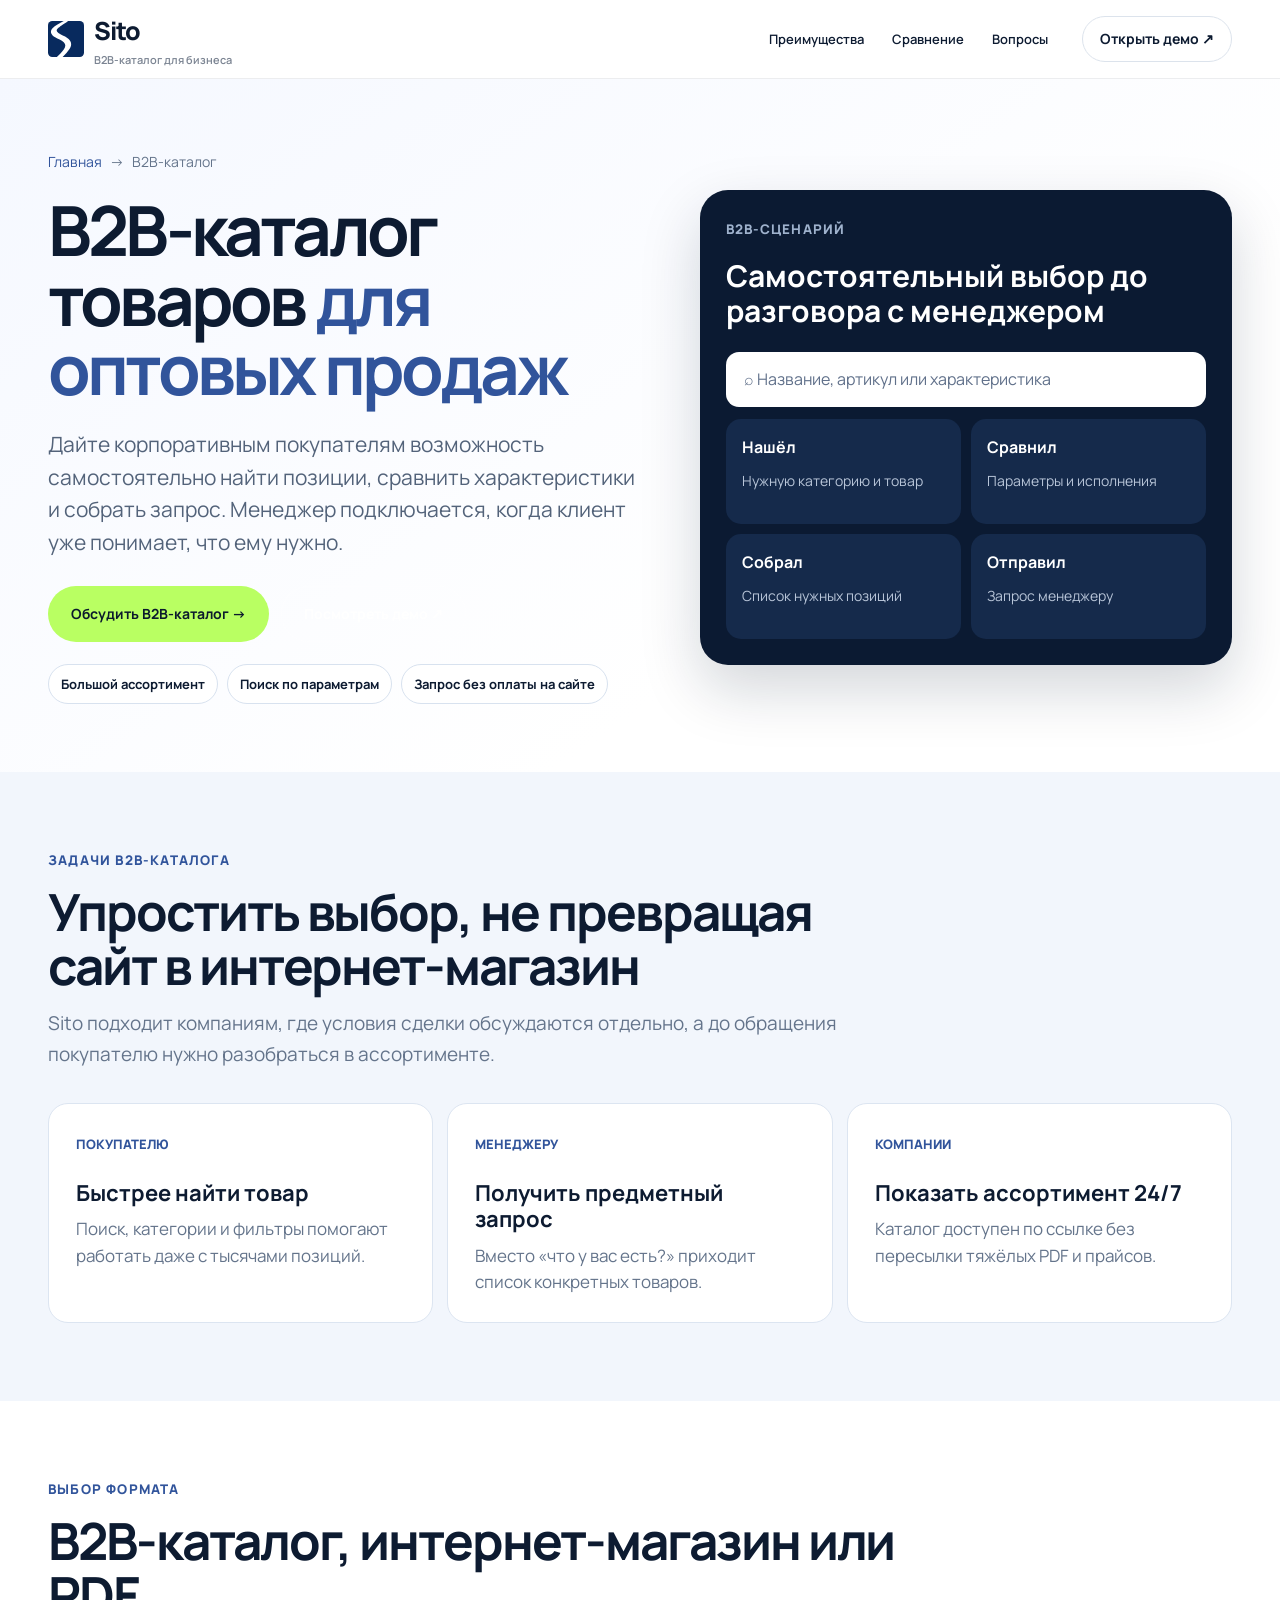
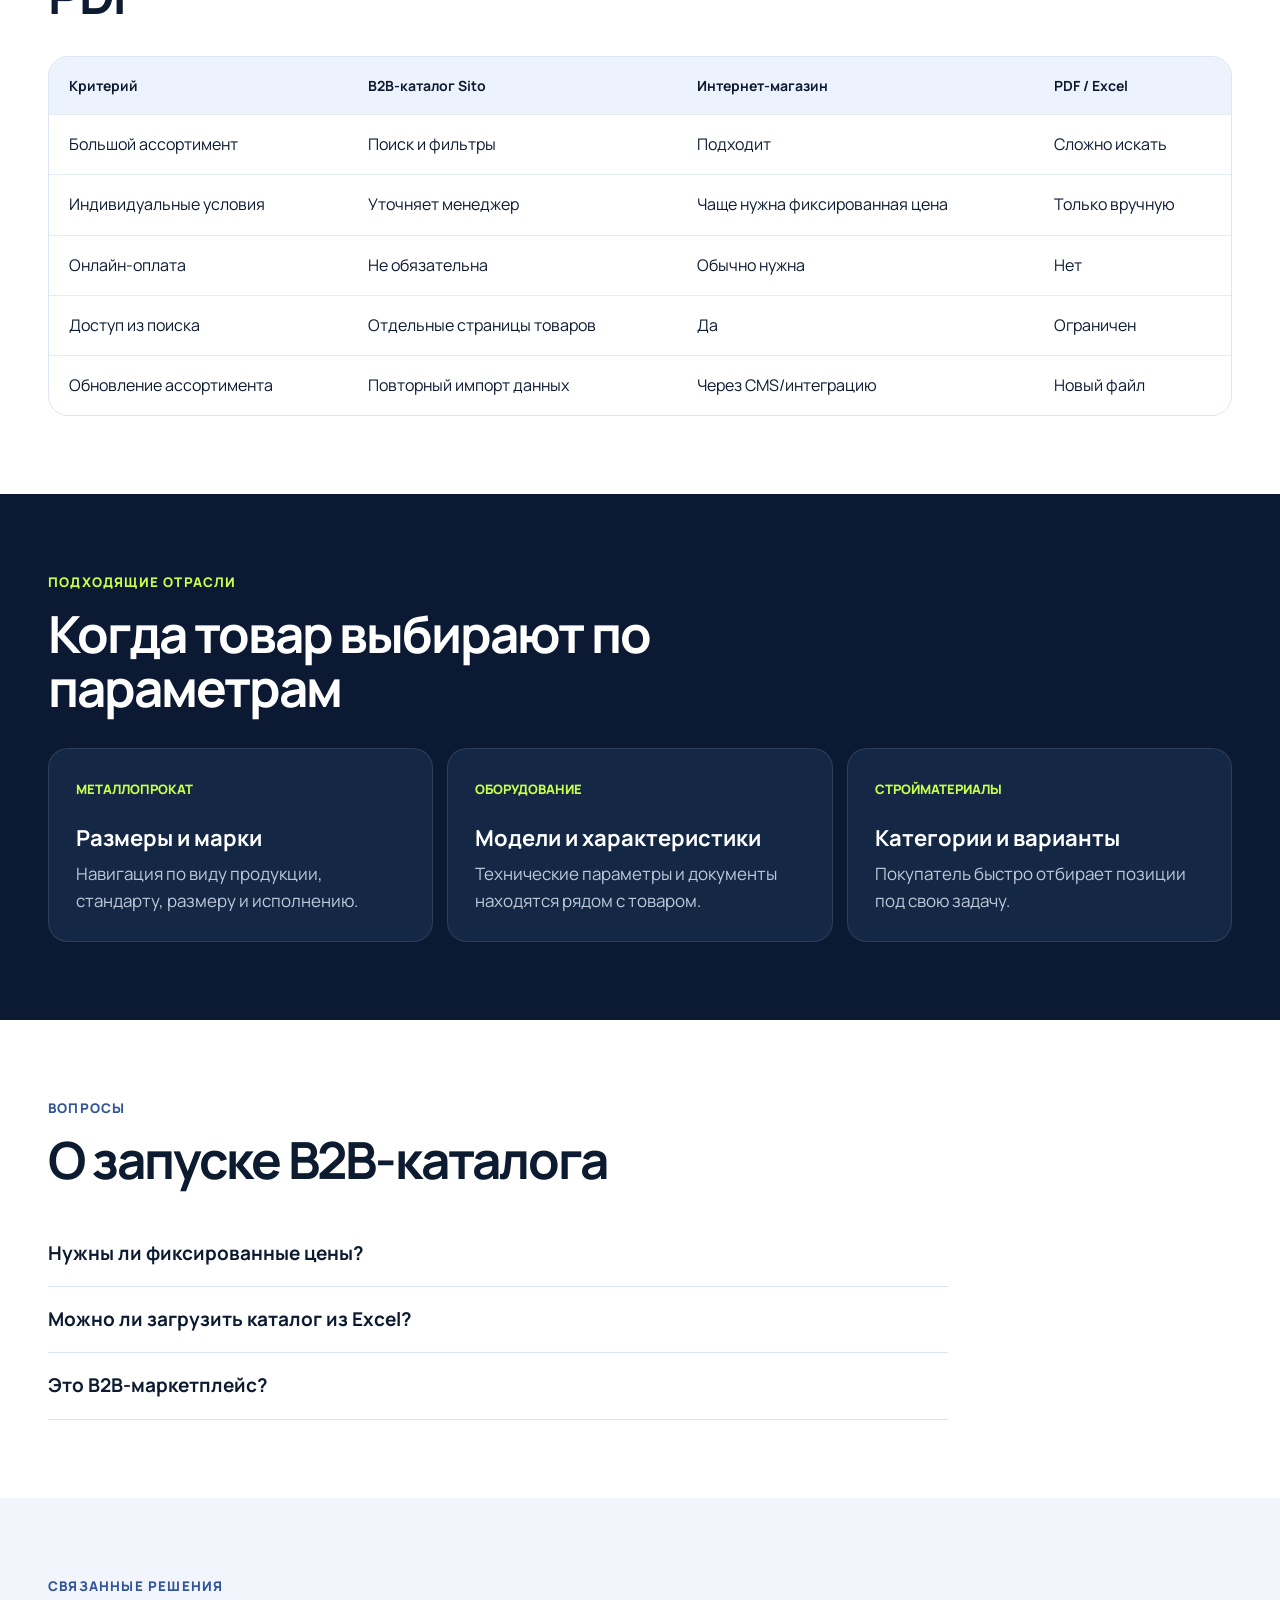
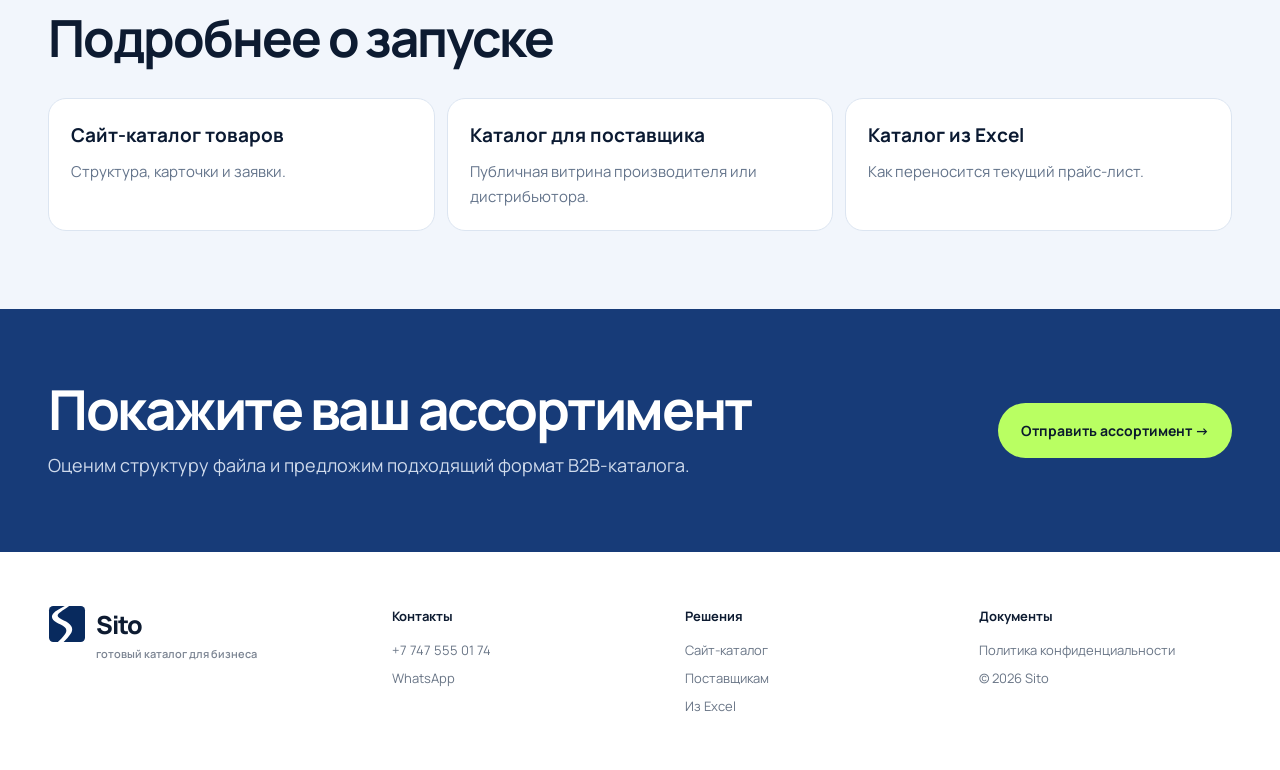
==== b2b-katalog/index.html @ e438cbaf "Добавить SEO-страницы под коммерческие запросы" ====
<!doctype html><html lang="ru"><head><meta charset="utf-8"><meta name="viewport" content="width=device-width,initial-scale=1"><title>B2B-каталог товаров для оптовой компании — Sito</title><meta name="description" content="B2B-каталог для поставщиков и оптовых компаний: большой ассортимент, поиск, фильтры, характеристики и заявки менеджеру. Запуск из Excel или CSV."><meta name="robots" content="index,follow,max-image-preview:large"><link rel="canonical" href="https://sito.kz/b2b-katalog/"><link rel="icon" href="../assets/sito-logo-icon.svg" type="image/svg+xml"><meta property="og:type" content="website"><meta property="og:locale" content="ru_KZ"><meta property="og:site_name" content="Sito"><meta property="og:title" content="B2B-каталог товаров для оптовой компании"><meta property="og:description" content="Покупатель сам находит товары и отправляет конкретную заявку менеджеру."><meta property="og:url" content="https://sito.kz/b2b-katalog/"><meta property="og:image" content="https://sito.kz/assets/catalog.webp"><meta name="twitter:card" content="summary_large_image"><meta name="twitter:image" content="https://sito.kz/assets/catalog.webp"><link rel="preconnect" href="https://fonts.googleapis.com"><link rel="preconnect" href="https://fonts.gstatic.com" crossorigin><link href="https://fonts.googleapis.com/css2?family=Manrope:wght@400;500;600;700;800&display=swap" rel="stylesheet"><link rel="stylesheet" href="../styles-v2.css"><link rel="stylesheet" href="../seo-pages.css"><script src="../script-v2.js" defer></script><script type="application/ld+json">{"@context":"https://schema.org","@type":"Service","name":"B2B-каталог товаров Sito","url":"https://sito.kz/b2b-katalog/","provider":{"@type":"Organization","name":"Sito","url":"https://sito.kz/"},"areaServed":"Казахстан","description":"Онлайн B2B-каталог для компаний с большим и сложным ассортиментом."}</script></head><body>
<a class="skip" href="#main">К содержимому</a><header class="site-header"><div class="shell header-inner"><a class="brand" href="../"><img src="../assets/sito-logo-icon.svg" alt=""><span>Sito<small>B2B-каталог для бизнеса</small></span></a><nav><a href="#benefits">Преимущества</a><a href="#compare">Сравнение</a><a href="#faq">Вопросы</a></nav><a class="btn btn-small btn-light" href="https://sito.kz/demo/">Открыть демо ↗</a></div></header><main id="main">
<section class="seo-hero"><div class="shell seo-hero-grid"><div><div class="breadcrumbs"><a href="../">Главная</a><span>→</span><span>B2B-каталог</span></div><h1>B2B-каталог товаров <span>для оптовых продаж</span></h1><p class="seo-lead">Дайте корпоративным покупателям возможность самостоятельно найти позиции, сравнить характеристики и собрать запрос. Менеджер подключается, когда клиент уже понимает, что ему нужно.</p><div class="seo-actions"><a class="btn btn-accent wa" data-message="Здравствуйте! Нужен B2B-каталог для нашей компании. Хочу обсудить ассортимент." href="#">Обсудить B2B-каталог →</a><a class="btn btn-ghost" href="https://sito.kz/demo/">Посмотреть демо ↗</a></div><div class="seo-proof"><span>Большой ассортимент</span><span>Поиск по параметрам</span><span>Запрос без оплаты на сайте</span></div></div><aside class="seo-preview"><small>B2B-СЦЕНАРИЙ</small><h2>Самостоятельный выбор до разговора с менеджером</h2><div class="preview-search">⌕ Название, артикул или характеристика</div><div class="preview-grid"><div><b>Нашёл</b><span>Нужную категорию и товар</span></div><div><b>Сравнил</b><span>Параметры и исполнения</span></div><div><b>Собрал</b><span>Список нужных позиций</span></div><div><b>Отправил</b><span>Запрос менеджеру</span></div></div></aside></div></section>
<section class="seo-section alt" id="benefits"><div class="shell"><div class="seo-heading"><small>Задачи B2B-каталога</small><h2>Упростить выбор, не превращая сайт в интернет-магазин</h2><p>Sito подходит компаниям, где условия сделки обсуждаются отдельно, а до обращения покупателю нужно разобраться в ассортименте.</p></div><div class="seo-cards"><article class="seo-card"><em>ПОКУПАТЕЛЮ</em><h3>Быстрее найти товар</h3><p>Поиск, категории и фильтры помогают работать даже с тысячами позиций.</p></article><article class="seo-card"><em>МЕНЕДЖЕРУ</em><h3>Получить предметный запрос</h3><p>Вместо «что у вас есть?» приходит список конкретных товаров.</p></article><article class="seo-card"><em>КОМПАНИИ</em><h3>Показать ассортимент 24/7</h3><p>Каталог доступен по ссылке без пересылки тяжёлых PDF и прайсов.</p></article></div></div></section>
<section class="seo-section" id="compare"><div class="shell"><div class="seo-heading"><small>Выбор формата</small><h2>B2B-каталог, интернет-магазин или PDF</h2></div><div class="seo-table"><table><thead><tr><th>Критерий</th><th>B2B-каталог Sito</th><th>Интернет-магазин</th><th>PDF / Excel</th></tr></thead><tbody><tr><td>Большой ассортимент</td><td>Поиск и фильтры</td><td>Подходит</td><td>Сложно искать</td></tr><tr><td>Индивидуальные условия</td><td>Уточняет менеджер</td><td>Чаще нужна фиксированная цена</td><td>Только вручную</td></tr><tr><td>Онлайн-оплата</td><td>Не обязательна</td><td>Обычно нужна</td><td>Нет</td></tr><tr><td>Доступ из поиска</td><td>Отдельные страницы товаров</td><td>Да</td><td>Ограничен</td></tr><tr><td>Обновление ассортимента</td><td>Повторный импорт данных</td><td>Через CMS/интеграцию</td><td>Новый файл</td></tr></tbody></table></div></div></section>
<section class="seo-section dark"><div class="shell"><div class="seo-heading"><small>Подходящие отрасли</small><h2>Когда товар выбирают по параметрам</h2></div><div class="seo-cards"><article class="seo-card"><em>МЕТАЛЛОПРОКАТ</em><h3>Размеры и марки</h3><p>Навигация по виду продукции, стандарту, размеру и исполнению.</p></article><article class="seo-card"><em>ОБОРУДОВАНИЕ</em><h3>Модели и характеристики</h3><p>Технические параметры и документы находятся рядом с товаром.</p></article><article class="seo-card"><em>СТРОЙМАТЕРИАЛЫ</em><h3>Категории и варианты</h3><p>Покупатель быстро отбирает позиции под свою задачу.</p></article></div></div></section>
<section class="seo-section" id="faq"><div class="shell"><div class="seo-heading"><small>Вопросы</small><h2>О запуске B2B-каталога</h2></div><div class="seo-faq"><details><summary>Нужны ли фиксированные цены?</summary><p>Нет. Цены можно показывать или оставлять на уточнение менеджеру — в зависимости от вашей модели продаж.</p></details><details><summary>Можно ли загрузить каталог из Excel?</summary><p>Да. Excel или CSV используется как исходный источник товаров, категорий и характеристик.</p></details><details><summary>Это B2B-маркетплейс?</summary><p>Нет. Это каталог вашей компании, вашего ассортимента и бренда. Покупатель обращается напрямую к вам.</p></details></div></div></section>
<section class="seo-section alt"><div class="shell"><div class="seo-heading"><small>Связанные решения</small><h2>Подробнее о запуске</h2></div><div class="seo-related"><a href="../sait-katalog-tovarov/"><b>Сайт-каталог товаров</b><span>Структура, карточки и заявки.</span></a><a href="../katalog-dlya-postavshchika/"><b>Каталог для поставщика</b><span>Публичная витрина производителя или дистрибьютора.</span></a><a href="../katalog-iz-excel/"><b>Каталог из Excel</b><span>Как переносится текущий прайс-лист.</span></a></div></div></section>
<section class="seo-cta"><div class="shell seo-cta-grid"><div><h2>Покажите ваш ассортимент</h2><p>Оценим структуру файла и предложим подходящий формат B2B-каталога.</p></div><a class="btn btn-accent wa" data-message="Здравствуйте! Хочу оценить B2B-каталог для нашей компании. Могу отправить ассортимент." href="#">Отправить ассортимент →</a></div></section></main><footer><div class="shell footer-grid"><div class="brand foot-brand"><img src="../assets/sito-logo-icon.svg" alt=""><span>Sito<small>готовый каталог для бизнеса</small></span></div><div><b>Контакты</b><a href="tel:+77475550174">+7 747 555 01 74</a><a href="https://wa.me/77475550174">WhatsApp</a></div><div class="seo-footer-links"><b>Решения</b><a href="../sait-katalog-tovarov/">Сайт-каталог</a><a href="../katalog-dlya-postavshchika/">Поставщикам</a><a href="../katalog-iz-excel/">Из Excel</a></div><div><b>Документы</b><a href="../privacy.html">Политика конфиденциальности</a><span>© 2026 Sito</span></div></div></footer></body></html>
---- styles-v2.css ----
:root{--navy:#07152c;--blue:#173c8f;--electric:#4e6cff;--ice:#eef3fb;--paper:#f7f8fb;--ink:#0d1b31;--muted:#667085;--line:#dbe2ec;--accent:#b9ff62;--white:#fff}*{box-sizing:border-box}html{scroll-behavior:smooth;scroll-padding-top:92px}body{margin:0;font-family:Manrope,Arial,sans-serif;color:var(--ink);background:#fff;font-size:16px;line-height:1.55}a{color:inherit;text-decoration:none}img,video{display:block;max-width:100%}button,a,summary{-webkit-tap-highlight-color:transparent}.shell{width:min(1440px,calc(100% - 96px));margin:auto}.skip{position:fixed;top:-100px;left:12px;background:#fff;padding:10px;z-index:100}.skip:focus{top:12px}.site-header{position:sticky;top:0;z-index:30;background:rgba(255,255,255,.86);backdrop-filter:blur(18px);border-bottom:1px solid rgba(13,27,49,.08)}.header-inner{height:78px;display:flex;align-items:center;gap:34px}.brand{display:flex;align-items:center;gap:10px;font-weight:800;font-size:25px;letter-spacing:-.04em}.brand img{width:36px;height:36px}.brand small{display:block;font-size:10px;font-weight:600;color:#7b8492;letter-spacing:0}.header-inner nav{display:flex;gap:28px;margin-left:auto;font-size:13px;font-weight:600}.header-inner nav a:hover{opacity:.55}.btn{display:inline-flex;align-items:center;justify-content:center;gap:18px;border-radius:999px;padding:16px 22px;font-weight:700;font-size:14px;border:1px solid transparent;transition:transform .2s,box-shadow .2s,background .2s}.btn:hover{transform:translateY(-2px);box-shadow:0 12px 30px rgba(7,21,44,.14)}.btn-small{padding:11px 17px}.btn-light{background:#fff;border-color:#dce3ec}.btn-dark{background:var(--navy);color:#fff}.btn-accent{background:var(--accent);color:#0b1a2d}.btn-outline{border-color:#cbd5e1}.text-link{font-size:14px;font-weight:700;text-decoration:underline;text-underline-offset:5px}.hero{position:relative;overflow:hidden;background:radial-gradient(circle at 78% 22%,#2248a8 0,#0b2251 25%,#07152c 58%);color:#fff;padding:72px 0 34px}.hero:before{content:"SITO";position:absolute;left:-1vw;top:-8vw;font-size:34vw;line-height:1;font-weight:800;letter-spacing:-.09em;color:rgba(255,255,255,.025);pointer-events:none}.eyebrow,.section-index{font-size:11px;font-weight:800;letter-spacing:.13em;text-transform:uppercase;color:#63728a;margin-bottom:30px}.hero .eyebrow,.section-index.light{color:#91a4c6}.hero-grid{display:grid;grid-template-columns:.82fr 1.18fr;gap:56px;align-items:center}.hero-copy{position:relative;z-index:2}.hero h1,.section h2,.manager-band h2,.final h2{font-size:clamp(44px,5.2vw,78px);line-height:1.02;letter-spacing:-.055em;margin:0 0 28px;font-weight:600}.hero h1 span{color:#9bb2e9}.hero-lead{max-width:620px;color:#c4d0e4;font-size:19px;margin-bottom:32px}.hero-actions{display:flex;align-items:center;gap:26px}.hero .text-link{color:#dfe7f6}.mockup{position:relative;background:#eaf0f8;border:1px solid rgba(255,255,255,.35);border-radius:20px;box-shadow:0 30px 80px rgba(2,10,25,.25);overflow:hidden}.browser-bar{height:43px;display:flex;align-items:center;gap:7px;padding:0 15px;background:rgba(255,255,255,.94);color:#7b8492;font-size:11px}.browser-bar i{width:8px;height:8px;border-radius:50%;background:#cbd4df}.browser-bar span{margin-left:10px;padding:6px 13px;background:#f1f4f8;border-radius:999px;min-width:180px}.screen{background:#fff;overflow:hidden}.screen img,.screen video{width:100%;height:auto}.hero-visual{transform:perspective(1200px) rotateY(-4deg) rotateX(1deg);overflow:visible}.hero-visual .screen,.hero-visual .browser-bar{overflow:hidden}.hero-visual .browser-bar{border-radius:20px 20px 0 0}.hero-visual .screen{border-radius:0 0 20px 20px}.float-card{position:absolute;background:#fff;color:var(--ink);border-radius:14px;padding:13px 16px;box-shadow:0 18px 50px rgba(3,11,28,.22);font-size:11px;min-width:155px}.float-card b,.float-card span{display:block}.float-card span{color:#758197;margin-top:3px}.float-a{left:-38px;top:26%}.float-b{right:-30px;bottom:13%}.hero-proof{position:relative;display:flex;gap:18px 40px;flex-wrap:wrap;border-top:1px solid rgba(255,255,255,.15);margin-top:62px;padding-top:22px;color:#c9d5e8;font-size:13px}.hero-proof span:before{content:"✓";color:var(--accent);margin-right:8px}.fine{font-size:11px;color:#7185a7;margin:12px 0 0}.section{padding:108px 0}.title-row{display:grid;grid-template-columns:1.15fr .65fr;gap:80px;align-items:end;margin-bottom:56px}.title-row h2{font-size:clamp(38px,4.3vw,66px);margin-bottom:0}.title-row h2 span,.fit h2 span{color:#8993a2}.title-row>p{color:var(--muted);font-size:17px;margin:0 0 5px}.current{background:var(--paper)}.current-grid{display:grid;grid-template-columns:.8fr 1.2fr;gap:60px;align-items:center}.flow-list{border-top:1px solid var(--line)}.flow-list>div{display:grid;grid-template-columns:42px 1fr;gap:18px;padding:20px 0;border-bottom:1px solid var(--line);font-size:17px}.flow-list b{font-size:11px;color:#8793a5}.soft-frame{background:#edf1f6;border-radius:28px;padding:28px;overflow:hidden}.soft-frame img{width:100%;border-radius:16px}.contrast{background:#fff}.journey{display:grid;grid-template-columns:repeat(4,1fr);border:1px solid var(--line);border-radius:22px;overflow:hidden;margin-bottom:44px}.journey article{padding:28px;min-height:220px;border-right:1px solid var(--line)}.journey article:last-child{border-right:0}.journey em{font-style:normal;font-size:11px;color:#778397}.journey h3{font-size:26px;margin:35px 0 10px;letter-spacing:-.04em}.journey p{color:var(--muted);font-size:14px;margin:0}.wide-mockup{max-width:1240px;margin:auto}.wide-mockup .screen{max-height:660px;overflow:hidden}.center-action{text-align:center;margin-top:30px}.manager-band{padding:100px 0;background:linear-gradient(135deg,#07152c,#102a5f);color:#fff;overflow:hidden}.manager-grid{display:grid;grid-template-columns:.78fr 1.22fr;gap:70px;align-items:center}.manager-band h2{font-size:clamp(42px,4.5vw,68px)}.manager-band p{color:#c3cee0;max-width:590px;font-size:17px}.quote{border-left:2px solid var(--accent);padding:12px 0 12px 18px;margin-top:30px;color:#fff;font-weight:600}.dark-mock{transform:rotate(1deg)}.research{padding:72px 0;background:#b9ff62}.research-grid{display:grid;grid-template-columns:.6fr 1.4fr;gap:80px;align-items:center}.research strong{font-size:clamp(100px,13vw,190px);letter-spacing:-.08em;line-height:.8}.research sup{font-size:.35em}.research h3{font-size:28px;max-width:760px;line-height:1.2;margin:0 0 14px}.research p{max-width:720px}.research a{text-decoration:underline;text-underline-offset:4px;font-size:12px}.company{background:#fff}.import-cards{display:grid;grid-template-columns:1fr 54px 1fr 54px 1fr;align-items:center}.import-cards article{border:1px solid var(--line);border-radius:22px;padding:28px;min-height:260px}.import-cards small{font-size:10px;color:#758197;font-weight:800}.file-icon,.mini-window{display:flex;align-items:center;justify-content:center;width:72px;height:72px;border-radius:16px;background:#eef2f7;margin:32px 0 20px;font-weight:800}.mini-window{width:120px;font-size:13px}.import-cards article>img{width:72px;height:72px;margin:32px 0 20px}.import-cards h3{font-size:27px;margin:0 0 8px}.import-cards p{color:var(--muted);margin:0}.import-cards .accent-card{background:var(--navy);color:#fff;border-color:var(--navy);transform:scale(1.035)}.import-cards .accent-card p{color:#b8c5d8}.arrow{text-align:center;font-size:27px;color:#8490a2}.big-note{text-align:center;font-size:22px;margin:45px 0 0;font-weight:600}.product-show{background:#eef3fb;overflow:hidden}.show-grid{display:grid;grid-template-columns:1.2fr .8fr;gap:28px;align-items:start}.phoneish{margin-top:90px}.metric-grid{display:grid;grid-template-columns:repeat(3,1fr);gap:18px}.metric-grid article{background:#f6f8fb;border:1px solid #e3e8ef;border-radius:20px;padding:30px}.metric-grid span{display:flex;width:44px;height:44px;border-radius:50%;background:#e6edff;align-items:center;justify-content:center;color:#254db0;font-size:22px}.metric-grid h3{font-size:25px;margin:35px 0 8px}.metric-grid p{color:var(--muted);margin:0}.fit{background:#07152c;color:#fff}.fit-grid{display:grid;grid-template-columns:.8fr 1.2fr;gap:100px}.fit h2{font-size:clamp(40px,4.2vw,64px);margin:0}.fit-list{border-top:1px solid #2a3c58}.fit-list>div{display:grid;grid-template-columns:45px 1fr;border-bottom:1px solid #2a3c58;padding:23px 0}.fit-list b{font-size:11px;color:#8da2c5}.fit-list p{font-size:20px;margin:0;color:#d8e1ef}.pricing{background:#f7f8fb}.price-grid{display:grid;grid-template-columns:1fr 1fr;gap:24px}.price-grid article{background:#fff;border:1px solid var(--line);border-radius:24px;padding:38px}.price-grid .pilot{background:linear-gradient(145deg,#0a1c39,#173c8f);color:#fff;border:0}.price-grid small{font-size:10px;font-weight:800;letter-spacing:.1em}.price-grid h3{font-size:28px;max-width:520px;margin:22px 0 34px}.price{display:flex;justify-content:space-between;align-items:baseline;border-top:1px solid #dce2ea;padding:18px 0}.pilot .price{border-color:#365486}.price b{font-size:34px;letter-spacing:-.04em}.price span{font-size:13px;color:#7a8494}.pilot .price span,.pilot>p{color:#b8c6dd}.price-grid article>p{color:var(--muted);min-height:52px}.price-grid .btn{width:100%;margin-top:12px}.faq-grid{display:grid;grid-template-columns:.7fr 1.3fr;gap:100px}.faq h2{font-size:48px;margin:0}.accordions{border-top:1px solid var(--line)}details{border-bottom:1px solid var(--line);padding:22px 0}summary{display:flex;justify-content:space-between;align-items:center;gap:20px;cursor:pointer;list-style:none;font-size:17px;font-weight:600}summary::-webkit-details-marker{display:none}summary span{font-size:24px;color:#7a879a;transition:transform .2s}details[open] summary span{transform:rotate(45deg)}details p{color:var(--muted);max-width:720px;margin:14px 40px 0 0}.final{padding:105px 0;background:#0a1b38;color:#fff}.final-grid{display:grid;grid-template-columns:1.25fr .75fr;gap:70px;align-items:end}.final h2{font-size:clamp(46px,5vw,76px)}.final h2 span{color:#a9bae0}.final p{color:#bdc9dc;max-width:620px;font-size:17px}.final-card{background:#fff;color:var(--ink);border-radius:24px;padding:32px}.final-card span{font-size:11px;color:#7d8797}.final-card h3{font-size:31px;margin:24px 0 8px}.final-card p{color:var(--muted);font-size:14px}.final-card a{font-weight:800;text-decoration:underline;text-underline-offset:5px}footer{background:#fff;padding:54px 0}.footer-grid{display:grid;grid-template-columns:1.2fr repeat(3,1fr);gap:40px}.footer-grid>div:not(.brand){display:flex;flex-direction:column;gap:8px;font-size:13px;color:#697586}.footer-grid b{color:var(--ink);margin-bottom:6px}.foot-brand{align-items:flex-start;height:max-content}.foot-brand img{width:38px}.reveal-up{animation:rise .8s ease both}@keyframes rise{from{opacity:0;transform:translateY(18px) perspective(1200px) rotateY(-4deg)}to{opacity:1;transform:translateY(0) perspective(1200px) rotateY(-4deg)}}@media(max-width:1000px){.shell{width:calc(100% - 48px)}.hero-grid,.title-row,.manager-grid,.current-grid,.fit-grid,.faq-grid,.final-grid{grid-template-columns:1fr}.hero-grid{gap:46px}.hero-copy{max-width:800px}.hero-visual{max-width:900px}.title-row{gap:18px}.title-row>p{max-width:700px}.journey{grid-template-columns:1fr 1fr}.journey article:nth-child(2){border-right:0}.journey article:nth-child(-n+2){border-bottom:1px solid var(--line)}.import-cards{grid-template-columns:1fr}.arrow{transform:rotate(90deg);padding:8px}.import-cards .accent-card{transform:none}.show-grid{grid-template-columns:1fr}.phoneish{margin-top:0}.metric-grid{grid-template-columns:1fr 1fr}.footer-grid{grid-template-columns:1fr 1fr}.fit-grid,.faq-grid{gap:45px}}@media(max-width:680px){body{font-size:15px}.shell{width:calc(100% - 32px)}.site-header .header-inner{height:68px}.header-inner nav{display:none}.brand{font-size:22px}.brand img{width:32px}.header-inner>.btn{margin-left:auto;font-size:11px;padding:9px 12px;gap:8px}.hero{padding:48px 0 28px}.hero h1{font-size:43px}.hero-lead{font-size:16px}.hero-actions{align-items:stretch;flex-direction:column;gap:18px}.hero-actions .btn{width:100%}.hero-proof{margin-top:38px;flex-direction:column;gap:9px}.float-card{display:none}.hero-visual{transform:none}.browser-bar span{min-width:0;max-width:70%;white-space:nowrap;overflow:hidden;text-overflow:ellipsis}.section{padding:72px 0}.section-index{margin-bottom:22px}.title-row{margin-bottom:34px}.title-row h2,.manager-band h2,.fit h2,.final h2{font-size:38px}.title-row>p,.manager-band p,.final p{font-size:15px}.current-grid{gap:30px}.soft-frame{padding:12px;border-radius:18px}.journey{grid-template-columns:1fr}.journey article{min-height:0;border-right:0;border-bottom:1px solid var(--line)!important;padding:24px}.journey article:last-child{border-bottom:0!important}.journey h3{margin-top:20px}.manager-band{padding:72px 0}.manager-grid{gap:36px}.research{padding:52px 0}.research-grid{grid-template-columns:1fr;gap:26px}.research strong{font-size:110px}.research h3{font-size:23px}.import-cards article{min-height:0}.big-note{font-size:18px}.metric-grid{grid-template-columns:1fr}.price-grid{grid-template-columns:1fr}.price-grid article{padding:25px}.price b{font-size:29px}.faq h2{font-size:38px}.final{padding:72px 0}.footer-grid{grid-template-columns:1fr;gap:28px}.show-grid{gap:18px}.mockup{border-radius:14px}.browser-bar{height:36px}.btn{padding:14px 18px}.fit-list p{font-size:17px}}@media(prefers-reduced-motion:reduce){*{scroll-behavior:auto!important;animation:none!important;transition:none!important}}

/* Readability + SEO value block */
.fine{font-size:14px;line-height:1.5;color:#9aabc8}
.import-cards small,.journey em,.flow-list b,.fit-list b,.price-grid small,.final-card span,.research a,.browser-bar,.float-card{font-size:14px}
.seo-underhood{margin-top:34px;border:1px solid var(--line);border-radius:24px;padding:34px;background:linear-gradient(135deg,#f7f9fd,#eef3fb);display:grid;grid-template-columns:.42fr 1.1fr;gap:22px 46px;align-items:start}
.seo-kicker{font-size:14px;font-weight:800;letter-spacing:.1em;color:#3653a4}
.seo-underhood h3{font-size:30px;line-height:1.15;letter-spacing:-.035em;margin:0 0 12px}
.seo-underhood p{font-size:16px;color:var(--muted);margin:0;max-width:760px}
.seo-flow{grid-column:1/-1;display:flex;align-items:center;gap:10px;flex-wrap:wrap;padding-top:8px}
.seo-flow span{font-size:14px;font-weight:700;background:#fff;border:1px solid #dce4ef;border-radius:999px;padding:9px 13px}
.seo-flow b{color:#8290a5}
@media(max-width:680px){body{font-size:16px}.header-inner>.btn{font-size:14px}.title-row>p,.manager-band p,.final p{font-size:16px}.journey p,.final-card p,.price span,.footer-grid>div:not(.brand),.text-link{font-size:14px}.eyebrow,.section-index{font-size:14px;letter-spacing:.1em}.seo-underhood{grid-template-columns:1fr;padding:24px;gap:14px}.seo-underhood h3{font-size:25px}.seo-flow{grid-column:auto}.seo-flow b{display:none}.seo-flow span{width:100%;text-align:center}.fine{font-size:14px}}

/* Marketing v3 */
.hero-v3{padding-top:76px;padding-bottom:70px}
.hero-v3 .hero-grid{grid-template-columns:.9fr 1.1fr}
.hero-v3 h1{font-size:clamp(48px,5.3vw,80px)}
.hero-v3 h1 span{color:#d5e0ff}
.hero-v3 .fine{margin-top:18px;max-width:600px}
.btn-ghost{border-color:rgba(255,255,255,.28);color:#fff;background:rgba(255,255,255,.06)}
.btn-ghost:hover{background:rgba(255,255,255,.12)}
.hero-tags{display:flex;flex-wrap:wrap;gap:10px;margin-top:30px}
.hero-tags span{font-size:14px;font-weight:600;color:#dce5f5;border:1px solid rgba(255,255,255,.16);background:rgba(255,255,255,.06);padding:9px 13px;border-radius:999px}
.benefits{padding:70px 0;border-bottom:1px solid var(--line)}
.benefit-grid{display:grid;grid-template-columns:repeat(4,1fr);border:1px solid var(--line);border-radius:24px;overflow:hidden}
.benefit-grid article{padding:28px;border-right:1px solid var(--line)}
.benefit-grid article:last-child{border-right:0}
.benefit-grid span{font-size:14px;color:#8290a5;font-weight:700}
.benefit-grid h2{font-size:25px;letter-spacing:-.035em;margin:30px 0 8px}
.benefit-grid p{font-size:15px;color:var(--muted);margin:0}
.company-v3{background:#f7f8fb}
.company-v3 .seo-underhood{margin-top:44px}
.compact-journey{margin-bottom:0}
.product-show .title-row{margin-bottom:44px}
@media(max-width:1000px){.benefit-grid{grid-template-columns:1fr 1fr}.benefit-grid article:nth-child(2){border-right:0}.benefit-grid article:nth-child(-n+2){border-bottom:1px solid var(--line)}}
@media(max-width:680px){.hero-v3{padding-top:48px}.hero-v3 h1{font-size:42px}.hero-v3 .hero-grid{gap:38px}.hero-tags{margin-top:24px}.hero-tags span{font-size:14px}.benefits{padding:54px 0}.benefit-grid{grid-template-columns:1fr}.benefit-grid article{border-right:0;border-bottom:1px solid var(--line)!important;padding:23px}.benefit-grid article:last-child{border-bottom:0!important}.benefit-grid h2{margin-top:16px}.hero-v3 .hero-actions .btn-ghost{width:100%}}

/* v3 capability polish */
.brand small{font-size:11px;line-height:1.25;margin-top:2px}
.hero-tags{display:grid;grid-template-columns:repeat(4,max-content);gap:10px;margin-top:30px}
.hero-tags span{font-size:13px;line-height:1.2;padding:9px 12px;white-space:nowrap}
.capabilities{padding:76px 0;background:#fff;border-bottom:1px solid var(--line)}
.capability-grid{display:grid;grid-template-columns:repeat(3,1fr);border:1px solid var(--line);border-radius:24px;overflow:hidden}
.capability-grid article{padding:25px 27px;min-height:142px;border-right:1px solid var(--line);border-bottom:1px solid var(--line)}
.capability-grid article:nth-child(3n){border-right:0}
.capability-grid article:nth-child(n+4){border-bottom:0}
.capability-grid b{font-size:18px;letter-spacing:-.025em}
.capability-grid p{font-size:14px;color:var(--muted);margin:10px 0 0;max-width:330px}
@media(max-width:1200px){.hero-tags{grid-template-columns:repeat(2,max-content)}}
@media(max-width:800px){.capability-grid{grid-template-columns:1fr 1fr}.capability-grid article{border-right:1px solid var(--line)!important;border-bottom:1px solid var(--line)!important}.capability-grid article:nth-child(2n){border-right:0!important}.capability-grid article:nth-last-child(-n+2){border-bottom:0!important}}
@media(max-width:680px){.hero-tags{display:flex;gap:8px}.hero-tags span{white-space:normal}.capabilities{padding:58px 0}.capability-grid{grid-template-columns:1fr}.capability-grid article{min-height:0;border-right:0!important;border-bottom:1px solid var(--line)!important}.capability-grid article:last-child{border-bottom:0!important}}

/* Body copy readability */
.hero-lead,.title-row>p,.manager-band p,.final p,.benefit-grid p,.capability-grid p,.journey p,.import-cards p,.seo-underhood p,.fit-list p,.price-grid article>p,details p,.final-card p{font-size:18px;line-height:1.6}
@media(max-width:680px){.hero-lead,.title-row>p,.manager-band p,.final p,.benefit-grid p,.capability-grid p,.journey p,.import-cards p,.seo-underhood p,.fit-list p,.price-grid article>p,details p,.final-card p{font-size:18px}}

/* v3 visual hierarchy: benefits, capabilities, process */
.benefits{background:#fff}
.benefit-grid{display:grid;grid-template-columns:repeat(4,1fr);gap:18px;border:0;border-radius:0;overflow:visible}
.benefit-grid article{position:relative;padding:30px 28px;min-height:210px;border:1px solid #dfe7f1!important;border-radius:22px;background:#f2f6fc;overflow:hidden}
.benefit-grid article:nth-child(2){background:#f6f7fb}
.benefit-grid article:nth-child(3){background:#eef4ff}
.benefit-grid article:nth-child(4){background:#f4f7f2}
.benefit-grid article:after{content:"";position:absolute;width:92px;height:92px;border-radius:50%;right:-28px;top:-30px;background:rgba(23,60,143,.055)}
.benefit-grid span{display:flex;width:38px;height:38px;align-items:center;justify-content:center;border-radius:12px;background:#fff;border:1px solid #dce5f0;color:#31549b;font-size:14px}
.benefit-grid h2{font-size:26px;margin:34px 0 10px}
.benefit-grid p{font-size:18px;line-height:1.55}

.capabilities{background:#eef3fb;border:0;padding:82px 0}
.capability-grid{display:grid;grid-template-columns:repeat(3,1fr);gap:14px;border:0;border-radius:0;overflow:visible}
.capability-grid article{position:relative;padding:24px 25px 24px 56px;min-height:132px;border:1px solid rgba(23,60,143,.10)!important;border-radius:18px;background:rgba(255,255,255,.78);box-shadow:0 7px 24px rgba(18,43,84,.035)}
.capability-grid article:before{content:"✓";position:absolute;left:22px;top:24px;width:23px;height:23px;display:flex;align-items:center;justify-content:center;border-radius:50%;background:#dfe9ff;color:#173c8f;font-size:13px;font-weight:800}
.capability-grid b{font-size:19px}
.capability-grid p{font-size:18px;line-height:1.5;margin-top:9px}

.company-v3{background:#f8f9fc}
.company-v3 .import-cards{gap:18px;grid-template-columns:1fr 34px 1fr 34px 1fr}
.company-v3 .import-cards article{border:0;box-shadow:0 10px 32px rgba(13,27,49,.06);min-height:285px}
.company-v3 .import-cards article:first-child{background:#f1f7f1;border:1px solid #d9e9db}
.company-v3 .import-cards article:first-child .file-icon{background:#dfeee1;color:#245b32}
.company-v3 .import-cards .accent-card{background:linear-gradient(145deg,#07152c,#102a5f);box-shadow:0 18px 45px rgba(7,21,44,.16)}
.company-v3 .import-cards article:last-child{background:#eef4ff;border:1px solid #d9e5fb}
.company-v3 .import-cards article:last-child .mini-window{background:#dce8ff;color:#173c8f}
.company-v3 .arrow{font-size:30px;color:#7890ad}
.company-v3 .seo-underhood{background:#fff;border:1px solid #dce5f1;box-shadow:0 10px 32px rgba(13,27,49,.035)}
@media(max-width:1000px){.benefit-grid{grid-template-columns:1fr 1fr}.capability-grid{grid-template-columns:1fr 1fr}.company-v3 .import-cards{grid-template-columns:1fr;gap:0}}
@media(max-width:680px){.benefit-grid,.capability-grid{grid-template-columns:1fr}.benefit-grid article{min-height:0}.capability-grid article{min-height:0}.company-v3 .import-cards article{min-height:0}}

/* Mobile layout correction */
@media(max-width:680px){
  .site-header .header-inner{height:64px;gap:10px}
  .brand{font-size:20px}.brand img{width:30px;height:30px}.brand small{font-size:9px}
  .header-inner>.btn{font-size:13px;padding:9px 13px}
  .hero-v3{padding:34px 0 42px}
  .hero-v3 .eyebrow{margin-bottom:18px;font-size:12px}
  .hero-v3 .hero-grid{display:flex;flex-direction:column;gap:28px}
  .hero-v3 h1{font-size:clamp(38px,11vw,48px);line-height:1.01;letter-spacing:-.055em;margin-bottom:20px}
  .hero-v3 .hero-lead{font-size:18px;line-height:1.5;margin-bottom:24px}
  .hero-v3 .hero-actions{display:grid;grid-template-columns:1fr 1fr;gap:10px}
  .hero-v3 .hero-actions .btn{width:100%;padding:13px 10px;font-size:13px;gap:7px}
  .hero-v3 .hero-tags{display:grid;grid-template-columns:1fr 1fr;gap:8px;margin-top:22px}
  .hero-v3 .hero-tags span{display:flex;align-items:center;min-height:42px;padding:8px 10px;font-size:12px;line-height:1.25;border-radius:12px}
  .hero-v3 .fine{font-size:14px;line-height:1.45;margin-top:14px}
  .hero-v3 .hero-visual{width:100%;margin-top:2px}
  .hero-v3 .browser-bar{height:32px;font-size:10px}
  .hero-v3 .screen{max-height:310px}
  .hero-v3 .screen img{width:100%;height:auto}
  .benefit-grid{grid-template-columns:1fr 1fr;gap:10px}
  .benefit-grid article{padding:18px 16px;min-height:190px}
  .benefit-grid span{width:32px;height:32px}
  .benefit-grid h2{font-size:20px;line-height:1.15;margin:22px 0 8px}
  .benefit-grid p{font-size:16px;line-height:1.45}
  .capability-grid{grid-template-columns:1fr 1fr;gap:10px}
  .capability-grid article{padding:18px 14px 18px 42px;min-height:155px}
  .capability-grid article:before{left:13px;top:18px;width:21px;height:21px}
  .capability-grid b{font-size:17px;line-height:1.2}
  .capability-grid p{font-size:15px;line-height:1.4}
  .company-v3 .import-cards{grid-template-columns:1fr;gap:0}
}
@media(max-width:390px){
  .hero-v3 .hero-actions{grid-template-columns:1fr}
  .hero-v3 h1{font-size:37px}
  .benefit-grid,.capability-grid{grid-template-columns:1fr}
}

/* Capabilities grouped by buyer/company value */
.capability-intro{display:grid;grid-template-columns:1.15fr .85fr;gap:60px;align-items:end;margin:16px 0 34px}
.capability-intro h2{font-size:clamp(34px,4vw,56px);line-height:1.02;letter-spacing:-.045em;margin:0;max-width:760px}
.capability-intro>p{font-size:18px;line-height:1.55;color:var(--muted);margin:0;max-width:520px}
.capability-groups{display:grid;gap:18px}
.capability-group{background:rgba(255,255,255,.62);border:1px solid rgba(23,60,143,.10);border-radius:26px;padding:28px}
.capability-group-title{display:grid;grid-template-columns:.65fr 1.35fr;gap:24px;align-items:start;margin-bottom:20px}
.capability-group-title span{font-size:24px;font-weight:700;letter-spacing:-.025em}
.capability-group-title p{font-size:16px;line-height:1.5;color:var(--muted);margin:2px 0 0;max-width:620px}
.capability-group .capability-grid{grid-template-columns:repeat(4,1fr)}
.capability-group:last-child .capability-grid{grid-template-columns:repeat(3,1fr)}
.capability-group .capability-grid article{background:#fff}
.company-v3 .import-cards .accent-card{background:#10295a;box-shadow:0 12px 32px rgba(7,21,44,.12)}
.company-v3 .import-cards article:last-child{background:#e8f1ff;border-color:#cbdcf8;box-shadow:0 14px 38px rgba(39,83,156,.10)}
@media(max-width:1000px){
 .capability-intro{grid-template-columns:1fr;gap:16px}
 .capability-group .capability-grid,.capability-group:last-child .capability-grid{grid-template-columns:1fr 1fr}
}
@media(max-width:680px){
 .capability-intro{margin-bottom:24px}
 .capability-intro h2{font-size:34px}
 .capability-group{padding:16px;border-radius:20px}
 .capability-group-title{grid-template-columns:1fr;gap:6px;margin-bottom:14px}
 .capability-group-title span{font-size:21px}
 .capability-group-title p{font-size:16px}
 .capability-group .capability-grid,.capability-group:last-child .capability-grid{grid-template-columns:1fr 1fr}
}
@media(max-width:390px){
 .capability-group .capability-grid,.capability-group:last-child .capability-grid{grid-template-columns:1fr}
}

/* Narrative v4: problem, audience, updates, personalization */
.pain{background:#0b1a32;color:#fff;padding:92px 0}
.pain .section-index{color:#8fa5c6}
.pain-grid{display:grid;grid-template-columns:1.05fr .95fr;gap:80px;align-items:center}
.pain-copy h2{font-size:clamp(38px,4.3vw,64px);line-height:1.04;letter-spacing:-.045em;margin:0 0 24px}
.pain-copy h2 span{color:#9eacc1}
.pain-copy p{font-size:18px;line-height:1.6;color:#b9c5d6;max-width:650px}
.pain-messages{display:grid;grid-template-columns:1fr 1fr;gap:12px}
.pain-messages div{padding:22px 20px;border-radius:18px;background:#132746;border:1px solid rgba(255,255,255,.08);font-size:17px;font-weight:600}
.pain-result{margin-top:44px;padding:24px 28px;border-radius:20px;background:#c8ff4d;color:#0b1a32;display:flex;justify-content:space-between;gap:30px;align-items:center}
.pain-result b{font-size:21px}.pain-result span{font-size:17px;max-width:520px}
.audience{padding:72px 0;background:#f2f6fc}
.audience-row{display:grid;grid-template-columns:1fr 1fr;gap:70px;align-items:center}
.audience-row h2{font-size:clamp(34px,3.6vw,52px);line-height:1.05;letter-spacing:-.04em;margin:0}
.audience-tags{display:flex;flex-wrap:wrap;gap:10px}
.audience-tags span{padding:12px 16px;border-radius:999px;background:#fff;border:1px solid #dce5f1;font-size:16px;font-weight:600}
.audience-note{font-size:18px;line-height:1.55;color:var(--muted);margin:28px 0 0;max-width:900px}
.data-update{padding:84px 0;background:#fff}
.data-update-grid{display:grid;grid-template-columns:1fr 1fr;gap:70px;align-items:start}
.data-update h2{font-size:clamp(36px,4vw,58px);line-height:1.03;letter-spacing:-.045em;margin:0 0 22px}.data-update h2 span{color:#8996aa}
.data-update-grid>div>p{font-size:18px;line-height:1.6;color:var(--muted);max-width:620px}
.data-cards{display:grid;gap:12px}.data-cards article{padding:25px;border-radius:20px;background:#f3f6fb;border:1px solid #dfe7f1}.data-cards article:last-child{background:#eef4ff}
.data-cards small{display:block;font-size:12px;font-weight:800;letter-spacing:.08em;color:#6f83a2;margin-bottom:13px}.data-cards b{font-size:21px}.data-cards p{font-size:16px;line-height:1.5;color:var(--muted);margin:8px 0 0}
.personalization{padding:88px 0;background:#eef3fb}
.personalization-grid{display:grid;grid-template-columns:.9fr 1.1fr;gap:80px;align-items:start}
.personalization h2{font-size:clamp(38px,4.3vw,62px);line-height:1.03;letter-spacing:-.045em;margin:0 0 22px}.personalization-grid>div>p{font-size:18px;line-height:1.6;color:var(--muted)}
.personalization-list{display:grid;grid-template-columns:1fr 1fr;gap:12px}.personalization-list div{padding:24px;border-radius:18px;background:#fff;border:1px solid #dce5f1;min-height:142px}.personalization-list b{display:block;font-size:19px;margin-bottom:8px}.personalization-list span{font-size:16px;line-height:1.45;color:var(--muted)}
@media(max-width:800px){.pain-grid,.audience-row,.data-update-grid,.personalization-grid{grid-template-columns:1fr;gap:30px}.pain-messages,.personalization-list{grid-template-columns:1fr 1fr}.pain-result{align-items:flex-start;flex-direction:column;gap:8px}}
@media(max-width:680px){.pain{padding:62px 0}.pain-copy h2{font-size:36px}.pain-messages{grid-template-columns:1fr 1fr;gap:8px}.pain-messages div{padding:16px 14px;font-size:15px}.pain-result{margin-top:26px;padding:20px}.audience{padding:58px 0}.audience-row h2,.data-update h2,.personalization h2{font-size:34px}.audience-tags span{font-size:14px;padding:10px 12px}.data-update,.personalization{padding:62px 0}.personalization-list{grid-template-columns:1fr 1fr;gap:9px}.personalization-list div{padding:17px;min-height:150px}.personalization-list b{font-size:17px}.personalization-list span{font-size:15px}}
@media(max-width:390px){.pain-messages,.personalization-list{grid-template-columns:1fr}}

/* Separate hero and problem sections + buyer-to-manager transition */
.pain{background:#f2f6fc;color:#0b1a32;border-top:1px solid #dce5f1}
.pain .section-index{color:#59739a}
.pain-copy h2 span{color:#8795aa}
.pain-copy p{color:#5e6f87}
.pain-messages div{background:#fff;border:1px solid #d8e2ef;color:#0b1a32;box-shadow:0 8px 24px rgba(18,43,84,.035)}
.pain-result{display:none}
.pain-result-flow{display:grid;grid-template-columns:1fr 56px 1fr;gap:14px;align-items:stretch;margin-top:42px}
.pain-result-card{padding:25px 28px;border-radius:20px;background:#fff;border:1px solid #d8e2ef;display:flex;flex-direction:column;justify-content:center;min-height:120px}
.pain-result-card small{font-size:12px;font-weight:800;letter-spacing:.1em;color:#6680a7;margin-bottom:10px}
.pain-result-card b{font-size:21px;line-height:1.35;max-width:520px}
.pain-result-card.accent{background:#c8ff4d;border-color:#b9ef3f}
.pain-result-card.accent small{color:#365300}
.pain-flow-arrow{display:flex;align-items:center;justify-content:center;font-size:34px;color:#58769e}
@media(max-width:680px){
 .pain-result-flow{grid-template-columns:1fr;gap:9px;margin-top:26px}
 .pain-flow-arrow{height:26px;transform:rotate(90deg);font-size:28px}
 .pain-result-card{min-height:0;padding:19px}
 .pain-result-card b{font-size:18px}
}

/* Pain dialogue + solution heading */
.pain-messages{display:flex;flex-direction:column;gap:9px;align-items:stretch}
.chat-row{display:flex;flex-direction:column;max-width:78%;gap:5px}
.chat-row span{font-size:11px;font-weight:800;letter-spacing:.06em;color:#7185a4;padding:0 10px}
.chat-row p{margin:0;padding:14px 17px;font-size:16px;line-height:1.35;font-weight:600;background:#fff;border:1px solid #d8e2ef;box-shadow:0 5px 16px rgba(18,43,84,.025)}
.chat-row.customer{align-self:flex-start}.chat-row.customer p{border-radius:18px 18px 18px 5px}
.chat-row.manager{align-self:flex-end;align-items:flex-end}.chat-row.manager p{background:#e4edfb;border-color:#cfddf0;border-radius:18px 18px 5px 18px}
.pain-solution-title{display:flex;align-items:baseline;gap:18px;margin-top:46px;margin-bottom:16px}
.pain-solution-title span{font-size:12px;font-weight:800;letter-spacing:.1em;color:#31549b;text-transform:uppercase}
.pain-solution-title h3{font-size:28px;line-height:1.15;letter-spacing:-.025em;margin:0}
.pain-result-flow{margin-top:0}
@media(max-width:680px){
 .chat-row{max-width:88%}
 .chat-row p{font-size:15px;padding:12px 14px}
 .pain-solution-title{display:block;margin-top:34px;margin-bottom:14px}
 .pain-solution-title h3{font-size:23px;margin-top:7px}
}

/* Conversion pass: compact demo, clearer pilot and next step */
.product-journey{background:#0b1a32;color:#fff}
.product-journey .section-index{color:#8fa5c6}
.product-journey-head{display:grid;grid-template-columns:1fr auto;gap:50px;align-items:end;margin-bottom:34px}
.product-journey-head h2{font-size:clamp(38px,4.4vw,64px);line-height:1.03;letter-spacing:-.045em;margin:0 0 18px}
.product-journey-head p{font-size:18px;line-height:1.55;color:#b8c5d8;max-width:790px;margin:0}
.demo-text-link{color:#c8ff4d;font-size:17px;font-weight:700;text-decoration:none;white-space:nowrap;padding-bottom:5px;border-bottom:1px solid rgba(200,255,77,.45)}
.product-main-mockup{max-width:1180px;margin:0 auto;background:#fff;box-shadow:0 24px 70px rgba(0,0,0,.22)}
.product-main-mockup .screen{max-height:620px;overflow:hidden}
.product-main-mockup .screen img{width:100%;display:block}
.journey-line{display:grid;grid-template-columns:repeat(4,1fr);margin:26px auto 0;max-width:1180px;border:1px solid rgba(255,255,255,.12);border-radius:18px;overflow:hidden}
.journey-line span{display:flex;gap:11px;align-items:center;padding:18px 20px;border-right:1px solid rgba(255,255,255,.12)}
.journey-line span:last-child{border-right:0}.journey-line em{font-style:normal;color:#8193ad;font-size:12px;font-weight:800}.journey-line b{font-size:16px}

.price-includes{display:grid;gap:8px;margin:22px 0 24px;padding:20px;border-radius:16px;background:#f3f6fb}
.price-includes b{font-size:16px;margin-bottom:3px}.price-includes span{font-size:16px;color:var(--muted)}
.price-includes span:before{content:"✓";margin-right:9px;color:#31549b;font-weight:800}
.price-next{display:block;margin-top:13px;font-size:14px!important;color:var(--muted);line-height:1.45}
.pilot-badge{display:inline-flex;padding:8px 11px;border-radius:999px;background:#c8ff4d;color:#0b1a32;font-size:12px;font-weight:900;letter-spacing:.06em;margin-bottom:17px}
.pilot-reason{padding:20px;border-radius:16px;background:rgba(255,255,255,.08);margin:20px 0 12px}
.pilot-reason b{display:block;font-size:17px;color:#fff;margin-bottom:7px}.pilot-reason p{font-size:16px!important;line-height:1.5!important;color:#d1daea!important;margin:0!important}
.pilot-fixed{padding:16px 18px;border-radius:14px;background:#c8ff4d;color:#0b1a32;margin-bottom:22px}.pilot-fixed b{font-size:17px}
.final-note{display:block;margin-top:14px;color:#9baac0;font-size:14px;line-height:1.45;max-width:610px}
@media(max-width:800px){.product-journey-head{grid-template-columns:1fr;gap:18px}.demo-text-link{justify-self:start}.journey-line{grid-template-columns:1fr 1fr}}
@media(max-width:680px){.product-journey-head h2{font-size:34px}.product-main-mockup .screen{max-height:380px}.journey-line{grid-template-columns:1fr 1fr}.journey-line span{padding:14px 12px}.journey-line span:nth-child(2){border-right:0}.journey-line span:nth-child(-n+2){border-bottom:1px solid rgba(255,255,255,.12)}.journey-line b{font-size:14px}}

/* Separate audience section from neighboring light sections */
.audience{background:#e7eef9}
.audience-tags span{background:#fff;border-color:#cbd8e9;box-shadow:0 6px 18px rgba(18,43,84,.035)}

/* Gartner research proof */
.research-proof{background:#fff;padding:38px 0;border-top:1px solid rgba(18,43,84,.08);border-bottom:1px solid rgba(18,43,84,.08)}
.research-proof-inner{display:grid;grid-template-columns:180px minmax(0,760px);gap:38px;align-items:center}
.research-proof-number{font-size:76px;line-height:.9;font-weight:800;letter-spacing:-.055em;color:#2f63d8}
.research-proof-copy strong{display:block;font-size:23px;line-height:1.25;letter-spacing:-.02em;max-width:720px}
.research-proof-copy p{margin:10px 0 8px;font-size:18px;line-height:1.55;color:var(--muted,#5d6878);max-width:760px}
.research-proof-copy a{font-size:14px;font-weight:700;color:#2f63d8;text-decoration:none}
@media(max-width:680px){.research-proof{padding:30px 0}.research-proof-inner{grid-template-columns:1fr;gap:14px}.research-proof-number{font-size:64px}.research-proof-copy strong{font-size:21px}}

/* Pilot price-fix note: supporting information, not a second CTA */
.pilot-fixed{
  background:rgba(255,255,255,.09);
  border:1px solid rgba(255,255,255,.16);
  color:#fff;
  border-radius:16px;
  padding:15px 18px;
}

/* Research proof v2: contained editorial callout */
.research-proof{padding:52px 0;background:#fff}
.research-proof-inner{
  position:relative;
  display:grid;
  grid-template-columns:150px minmax(0,720px);
  gap:34px;
  align-items:center;
  max-width:1120px;
  padding:34px 42px;
  background:#f5f8ff;
  border:1px solid #dbe5f4;
  border-radius:28px;
}
.research-proof-kicker{
  position:absolute;
  top:-13px;
  left:42px;
  padding:7px 13px;
  border-radius:999px;
  background:#173b78;
  color:#fff;
  font-size:12px;
  line-height:1;
  font-weight:800;
  letter-spacing:.08em;
  text-transform:uppercase;
}
.research-proof-number{font-size:82px;line-height:1;font-weight:800;letter-spacing:-.06em;color:#2f63d8}
.research-proof-copy strong{font-size:22px;line-height:1.3}
@media(max-width:680px){
 .research-proof{padding:40px 0}
 .research-proof-inner{grid-template-columns:1fr;gap:8px;padding:34px 22px 24px;border-radius:22px}
 .research-proof-kicker{left:22px}
 .research-proof-number{font-size:66px}
}

/* Center Gartner callout within the page */
.research-proof-inner{margin-left:auto;margin-right:auto}

/* SEO solution links on the homepage */
.benefit-grid h2 a{color:inherit;text-decoration:none}
.benefit-grid h2 a:hover{color:#31549b}
---- seo-pages.css ----
.seo-hero{padding:72px 0 68px;background:linear-gradient(145deg,#f5f8ff 0%,#fff 68%)}
.seo-hero-grid{display:grid;grid-template-columns:1.05fr .95fr;gap:64px;align-items:center}
.breadcrumbs{display:flex;gap:8px;align-items:center;margin-bottom:22px;color:#64748b;font-size:14px}.breadcrumbs a{color:#31549b;text-decoration:none}
.seo-hero h1{font-size:clamp(44px,5.4vw,76px);line-height:1.01;letter-spacing:-.055em;margin:0 0 24px}.seo-hero h1 span{color:#31549b}
.seo-lead{font-size:21px;line-height:1.55;color:#53637a;max-width:730px;margin:0 0 28px}
.seo-actions{display:flex;flex-wrap:wrap;gap:12px}.seo-proof{display:flex;flex-wrap:wrap;gap:9px;margin-top:22px}.seo-proof span{padding:9px 12px;border:1px solid #d8e2ef;border-radius:999px;background:#fff;font-size:13px;font-weight:700}
.seo-preview{padding:26px;border-radius:28px;background:#0b1a32;color:#fff;box-shadow:0 24px 60px rgba(11,26,50,.18)}.seo-preview small{color:#9fb2cd;font-weight:800;letter-spacing:.08em}.seo-preview h2{font-size:30px;line-height:1.15;margin:18px 0 24px}.preview-search{padding:15px 18px;border-radius:13px;background:#fff;color:#60708a;margin-bottom:12px}.preview-grid{display:grid;grid-template-columns:repeat(2,1fr);gap:10px}.preview-grid div{min-height:105px;padding:16px;border-radius:15px;background:#152a4b}.preview-grid b{display:block;margin-bottom:8px}.preview-grid span{color:#b8c5d8;font-size:14px;line-height:1.4}
.seo-section{padding:78px 0}.seo-section.alt{background:#f2f6fc}.seo-section.dark{background:#0b1a32;color:#fff}.seo-heading{max-width:850px;margin-bottom:34px}.seo-heading small{display:block;color:#31549b;font-weight:800;letter-spacing:.09em;text-transform:uppercase;margin-bottom:14px}.dark .seo-heading small{color:#c8ff4d}.seo-heading h2{font-size:clamp(34px,4vw,56px);line-height:1.05;letter-spacing:-.04em;margin:0 0 16px}.seo-heading p{font-size:19px;line-height:1.6;color:#64748b;margin:0}.dark .seo-heading p{color:#b9c5d6}
.seo-cards{display:grid;grid-template-columns:repeat(3,1fr);gap:14px}.seo-card{padding:27px;border:1px solid #dce5f1;border-radius:20px;background:#fff}.seo-card em{font-style:normal;color:#31549b;font-size:13px;font-weight:800}.seo-card h3{font-size:22px;line-height:1.2;margin:24px 0 10px}.seo-card p{font-size:17px;line-height:1.55;color:#64748b;margin:0}.dark .seo-card{background:#142846;border-color:rgba(255,255,255,.1)}.dark .seo-card p{color:#bdc9d9}.dark .seo-card em{color:#c8ff4d}
.seo-steps{display:grid;grid-template-columns:repeat(4,1fr);gap:12px}.seo-step{padding:26px;border-radius:20px;background:#fff;border:1px solid #dce5f1}.seo-step strong{display:flex;width:38px;height:38px;align-items:center;justify-content:center;border-radius:12px;background:#e4edff;color:#173c8f}.seo-step h3{font-size:20px;margin:24px 0 9px}.seo-step p{font-size:16px;line-height:1.5;color:#64748b}
.seo-table{overflow:auto;border:1px solid #dce5f1;border-radius:20px;background:#fff}.seo-table table{width:100%;border-collapse:collapse;min-width:700px}.seo-table th,.seo-table td{padding:18px 20px;text-align:left;border-bottom:1px solid #e5ebf3}.seo-table th{background:#edf3fc;font-size:14px}.seo-table td{font-size:16px;line-height:1.45}.seo-table tr:last-child td{border-bottom:0}
.seo-related{display:grid;grid-template-columns:repeat(3,1fr);gap:12px}.seo-related a{display:block;padding:22px;border-radius:18px;border:1px solid #dce5f1;background:#fff;color:#0b1a32;text-decoration:none}.seo-related b{display:block;font-size:19px;margin-bottom:8px}.seo-related span{font-size:15px;line-height:1.45;color:#64748b}.seo-related a:hover{border-color:#31549b;transform:translateY(-2px)}
.seo-cta{padding:72px 0;background:#173b78;color:#fff}.seo-cta-grid{display:grid;grid-template-columns:1fr auto;gap:40px;align-items:center}.seo-cta h2{font-size:clamp(36px,4.3vw,60px);line-height:1.03;letter-spacing:-.045em;margin:0 0 14px}.seo-cta p{font-size:18px;line-height:1.55;color:#cfdaeb;max-width:760px;margin:0}
.seo-faq{max-width:900px}.seo-faq details{border-bottom:1px solid #dce5f1;padding:18px 0}.seo-faq summary{cursor:pointer;font-size:19px;font-weight:700}.seo-faq p{font-size:17px;line-height:1.6;color:#64748b;margin:13px 0 0}
.seo-footer-links{display:grid;gap:8px}.seo-footer-links a{color:inherit;text-decoration:none}
.benefit-grid h2 a{color:inherit;text-decoration:none}.benefit-grid h2 a:hover{color:#31549b}
@media(max-width:900px){.seo-hero-grid,.seo-cta-grid{grid-template-columns:1fr}.seo-cards{grid-template-columns:1fr 1fr}.seo-steps{grid-template-columns:1fr 1fr}.seo-related{grid-template-columns:1fr}.seo-cta-grid .btn{justify-self:start}}
@media(max-width:620px){.seo-hero{padding:42px 0 50px}.seo-hero h1{font-size:40px}.seo-lead{font-size:18px}.seo-preview{padding:19px}.seo-cards,.seo-steps{grid-template-columns:1fr}.seo-section{padding:58px 0}.seo-actions{display:grid}.seo-actions .btn{width:100%}.preview-grid{grid-template-columns:1fr 1fr}.seo-heading h2{font-size:34px}}
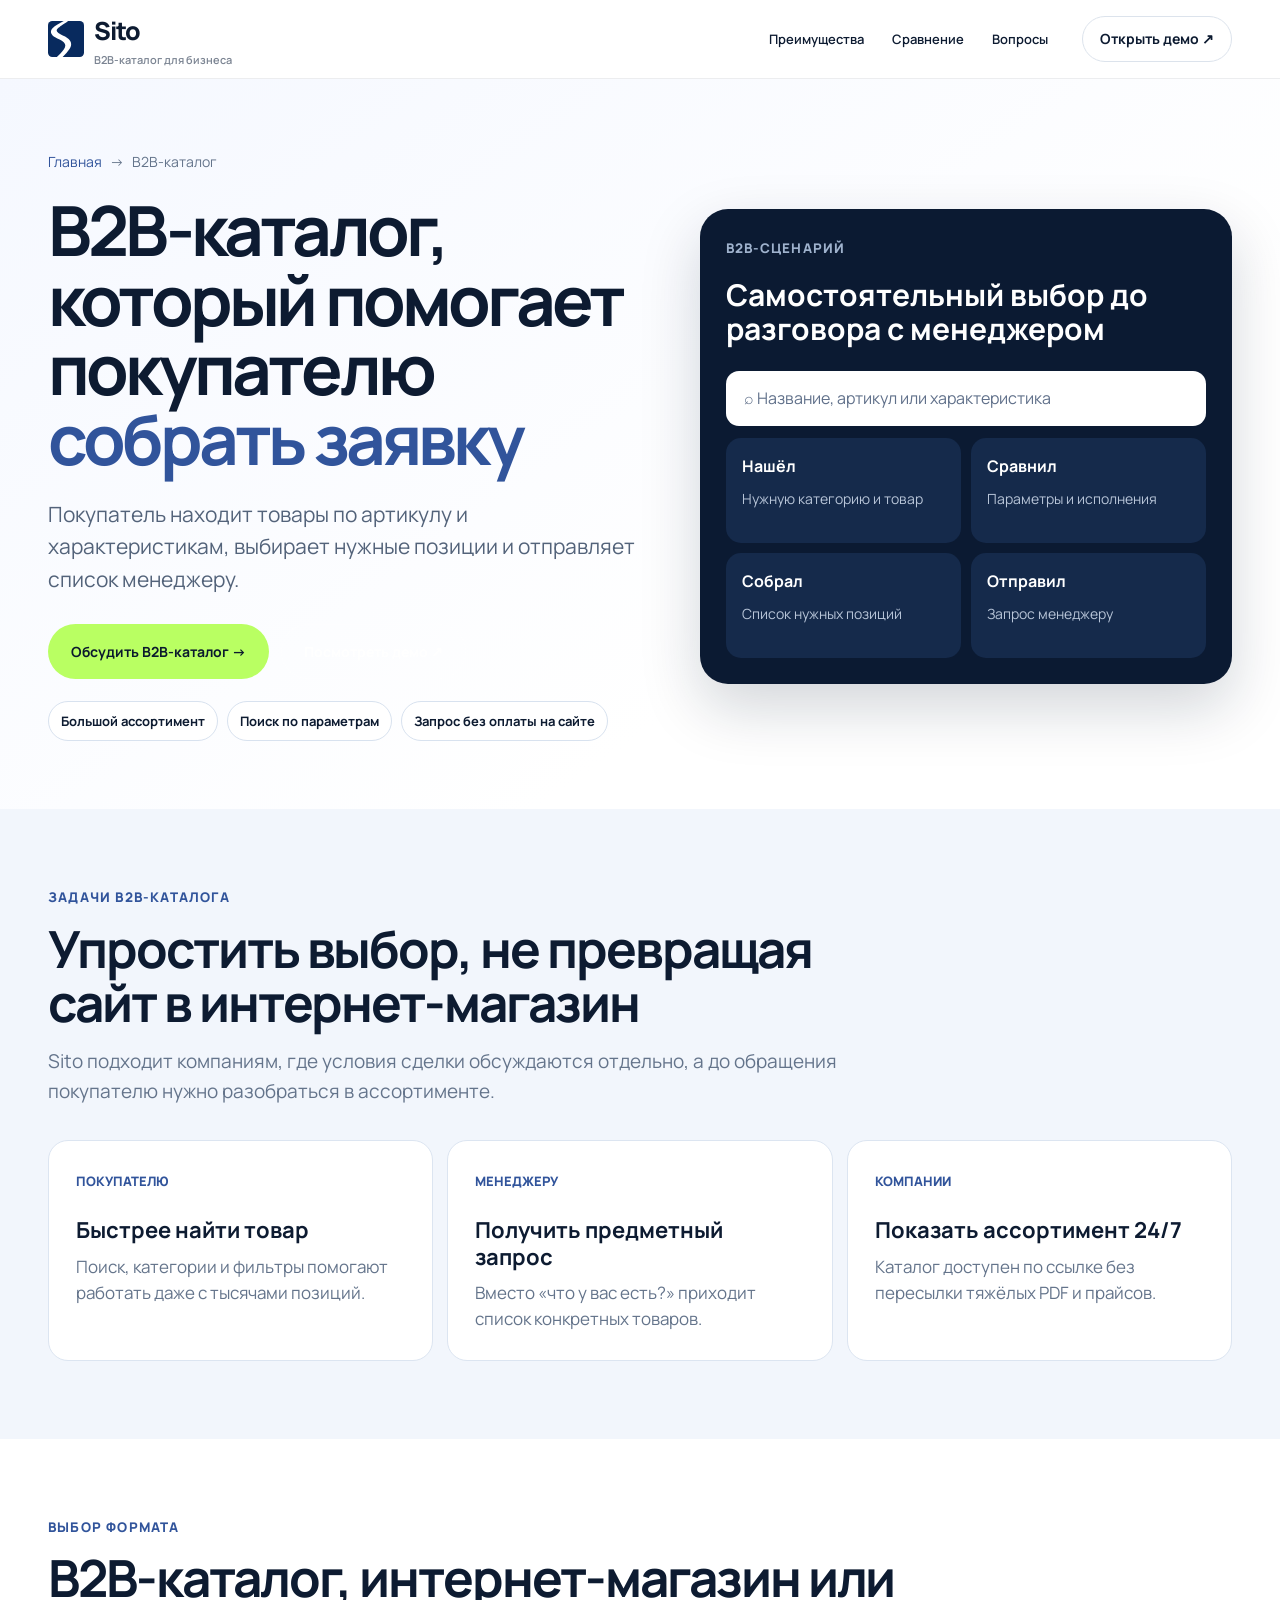
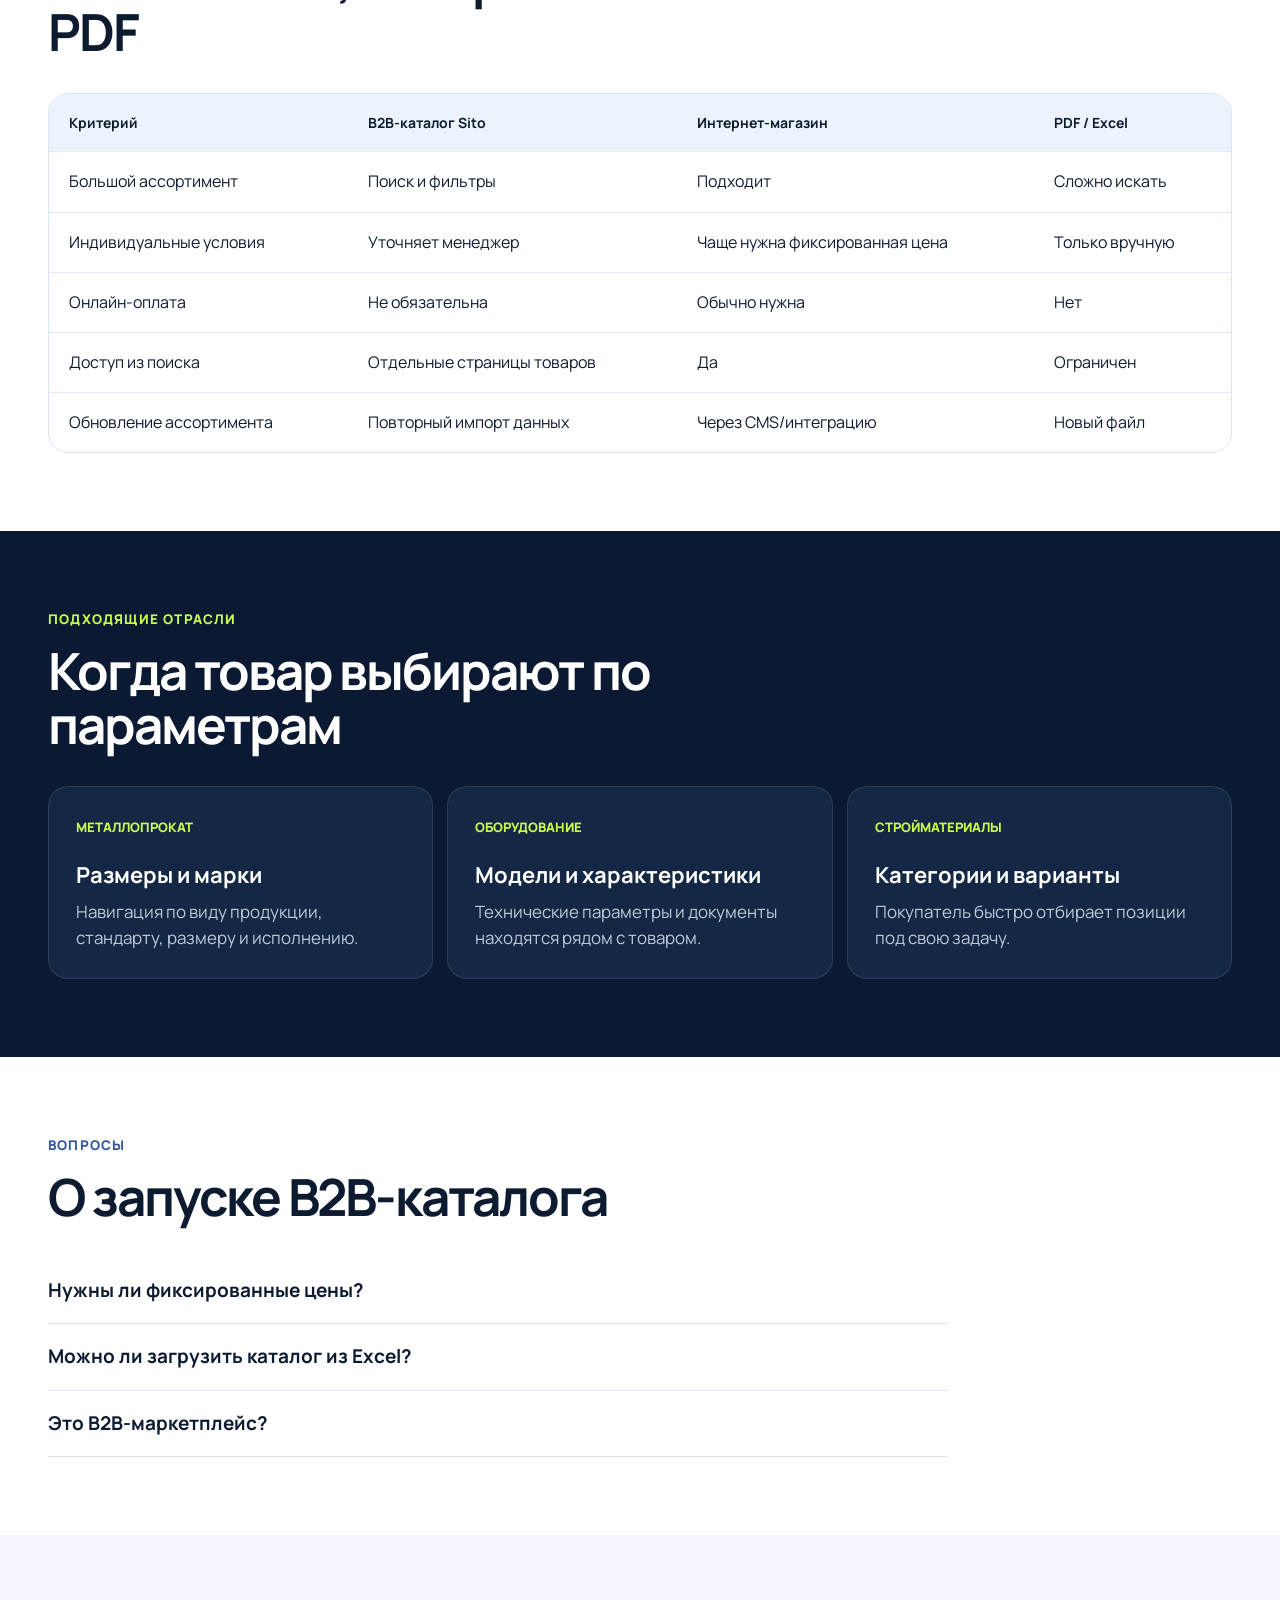
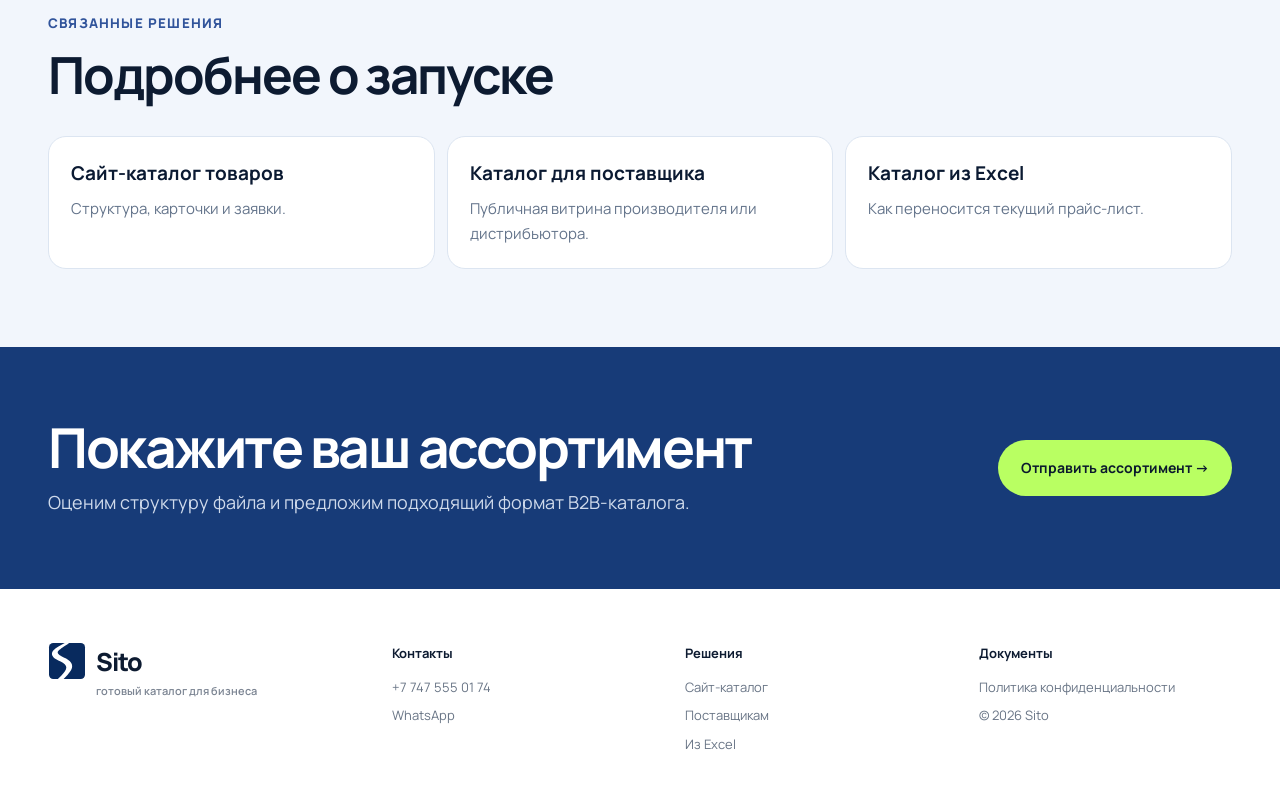
==== commit 6e8f6f3b: "Improve SEO page hero headlines" ====
--- a/b2b-katalog/index.html
+++ b/b2b-katalog/index.html
@@ -1,6 +1,6 @@
 <!doctype html><html lang="ru"><head><meta charset="utf-8"><meta name="viewport" content="width=device-width,initial-scale=1"><title>B2B-каталог товаров для оптовой компании — Sito</title><meta name="description" content="B2B-каталог для поставщиков и оптовых компаний: большой ассортимент, поиск, фильтры, характеристики и заявки менеджеру. Запуск из Excel или CSV."><meta name="robots" content="index,follow,max-image-preview:large"><link rel="canonical" href="https://sito.kz/b2b-katalog/"><link rel="icon" href="../assets/sito-logo-icon.svg" type="image/svg+xml"><meta property="og:type" content="website"><meta property="og:locale" content="ru_KZ"><meta property="og:site_name" content="Sito"><meta property="og:title" content="B2B-каталог товаров для оптовой компании"><meta property="og:description" content="Покупатель сам находит товары и отправляет конкретную заявку менеджеру."><meta property="og:url" content="https://sito.kz/b2b-katalog/"><meta property="og:image" content="https://sito.kz/assets/catalog.webp"><meta name="twitter:card" content="summary_large_image"><meta name="twitter:image" content="https://sito.kz/assets/catalog.webp"><link rel="preconnect" href="https://fonts.googleapis.com"><link rel="preconnect" href="https://fonts.gstatic.com" crossorigin><link href="https://fonts.googleapis.com/css2?family=Manrope:wght@400;500;600;700;800&display=swap" rel="stylesheet"><link rel="stylesheet" href="../styles-v2.css"><link rel="stylesheet" href="../seo-pages.css"><script src="../script-v2.js" defer></script><script type="application/ld+json">{"@context":"https://schema.org","@type":"Service","name":"B2B-каталог товаров Sito","url":"https://sito.kz/b2b-katalog/","provider":{"@type":"Organization","name":"Sito","url":"https://sito.kz/"},"areaServed":"Казахстан","description":"Онлайн B2B-каталог для компаний с большим и сложным ассортиментом."}</script></head><body>
 <a class="skip" href="#main">К содержимому</a><header class="site-header"><div class="shell header-inner"><a class="brand" href="../"><img src="../assets/sito-logo-icon.svg" alt=""><span>Sito<small>B2B-каталог для бизнеса</small></span></a><nav><a href="#benefits">Преимущества</a><a href="#compare">Сравнение</a><a href="#faq">Вопросы</a></nav><a class="btn btn-small btn-light" href="https://sito.kz/demo/">Открыть демо ↗</a></div></header><main id="main">
-<section class="seo-hero"><div class="shell seo-hero-grid"><div><div class="breadcrumbs"><a href="../">Главная</a><span>→</span><span>B2B-каталог</span></div><h1>B2B-каталог товаров <span>для оптовых продаж</span></h1><p class="seo-lead">Дайте корпоративным покупателям возможность самостоятельно найти позиции, сравнить характеристики и собрать запрос. Менеджер подключается, когда клиент уже понимает, что ему нужно.</p><div class="seo-actions"><a class="btn btn-accent wa" data-message="Здравствуйте! Нужен B2B-каталог для нашей компании. Хочу обсудить ассортимент." href="#">Обсудить B2B-каталог →</a><a class="btn btn-ghost" href="https://sito.kz/demo/">Посмотреть демо ↗</a></div><div class="seo-proof"><span>Большой ассортимент</span><span>Поиск по параметрам</span><span>Запрос без оплаты на сайте</span></div></div><aside class="seo-preview"><small>B2B-СЦЕНАРИЙ</small><h2>Самостоятельный выбор до разговора с менеджером</h2><div class="preview-search">⌕ Название, артикул или характеристика</div><div class="preview-grid"><div><b>Нашёл</b><span>Нужную категорию и товар</span></div><div><b>Сравнил</b><span>Параметры и исполнения</span></div><div><b>Собрал</b><span>Список нужных позиций</span></div><div><b>Отправил</b><span>Запрос менеджеру</span></div></div></aside></div></section>
+<section class="seo-hero"><div class="shell seo-hero-grid"><div><div class="breadcrumbs"><a href="../">Главная</a><span>→</span><span>B2B-каталог</span></div><h1>B2B-каталог, который помогает покупателю <span>собрать заявку</span></h1><p class="seo-lead">Покупатель находит товары по артикулу и характеристикам, выбирает нужные позиции и отправляет список менеджеру.</p><div class="seo-actions"><a class="btn btn-accent wa" data-message="Здравствуйте! Нужен B2B-каталог для нашей компании. Хочу обсудить ассортимент." href="#">Обсудить B2B-каталог →</a><a class="btn btn-ghost" href="https://sito.kz/demo/">Посмотреть демо ↗</a></div><div class="seo-proof"><span>Большой ассортимент</span><span>Поиск по параметрам</span><span>Запрос без оплаты на сайте</span></div></div><aside class="seo-preview"><small>B2B-СЦЕНАРИЙ</small><h2>Самостоятельный выбор до разговора с менеджером</h2><div class="preview-search">⌕ Название, артикул или характеристика</div><div class="preview-grid"><div><b>Нашёл</b><span>Нужную категорию и товар</span></div><div><b>Сравнил</b><span>Параметры и исполнения</span></div><div><b>Собрал</b><span>Список нужных позиций</span></div><div><b>Отправил</b><span>Запрос менеджеру</span></div></div></aside></div></section>
 <section class="seo-section alt" id="benefits"><div class="shell"><div class="seo-heading"><small>Задачи B2B-каталога</small><h2>Упростить выбор, не превращая сайт в интернет-магазин</h2><p>Sito подходит компаниям, где условия сделки обсуждаются отдельно, а до обращения покупателю нужно разобраться в ассортименте.</p></div><div class="seo-cards"><article class="seo-card"><em>ПОКУПАТЕЛЮ</em><h3>Быстрее найти товар</h3><p>Поиск, категории и фильтры помогают работать даже с тысячами позиций.</p></article><article class="seo-card"><em>МЕНЕДЖЕРУ</em><h3>Получить предметный запрос</h3><p>Вместо «что у вас есть?» приходит список конкретных товаров.</p></article><article class="seo-card"><em>КОМПАНИИ</em><h3>Показать ассортимент 24/7</h3><p>Каталог доступен по ссылке без пересылки тяжёлых PDF и прайсов.</p></article></div></div></section>
 <section class="seo-section" id="compare"><div class="shell"><div class="seo-heading"><small>Выбор формата</small><h2>B2B-каталог, интернет-магазин или PDF</h2></div><div class="seo-table"><table><thead><tr><th>Критерий</th><th>B2B-каталог Sito</th><th>Интернет-магазин</th><th>PDF / Excel</th></tr></thead><tbody><tr><td>Большой ассортимент</td><td>Поиск и фильтры</td><td>Подходит</td><td>Сложно искать</td></tr><tr><td>Индивидуальные условия</td><td>Уточняет менеджер</td><td>Чаще нужна фиксированная цена</td><td>Только вручную</td></tr><tr><td>Онлайн-оплата</td><td>Не обязательна</td><td>Обычно нужна</td><td>Нет</td></tr><tr><td>Доступ из поиска</td><td>Отдельные страницы товаров</td><td>Да</td><td>Ограничен</td></tr><tr><td>Обновление ассортимента</td><td>Повторный импорт данных</td><td>Через CMS/интеграцию</td><td>Новый файл</td></tr></tbody></table></div></div></section>
 <section class="seo-section dark"><div class="shell"><div class="seo-heading"><small>Подходящие отрасли</small><h2>Когда товар выбирают по параметрам</h2></div><div class="seo-cards"><article class="seo-card"><em>МЕТАЛЛОПРОКАТ</em><h3>Размеры и марки</h3><p>Навигация по виду продукции, стандарту, размеру и исполнению.</p></article><article class="seo-card"><em>ОБОРУДОВАНИЕ</em><h3>Модели и характеристики</h3><p>Технические параметры и документы находятся рядом с товаром.</p></article><article class="seo-card"><em>СТРОЙМАТЕРИАЛЫ</em><h3>Категории и варианты</h3><p>Покупатель быстро отбирает позиции под свою задачу.</p></article></div></div></section>
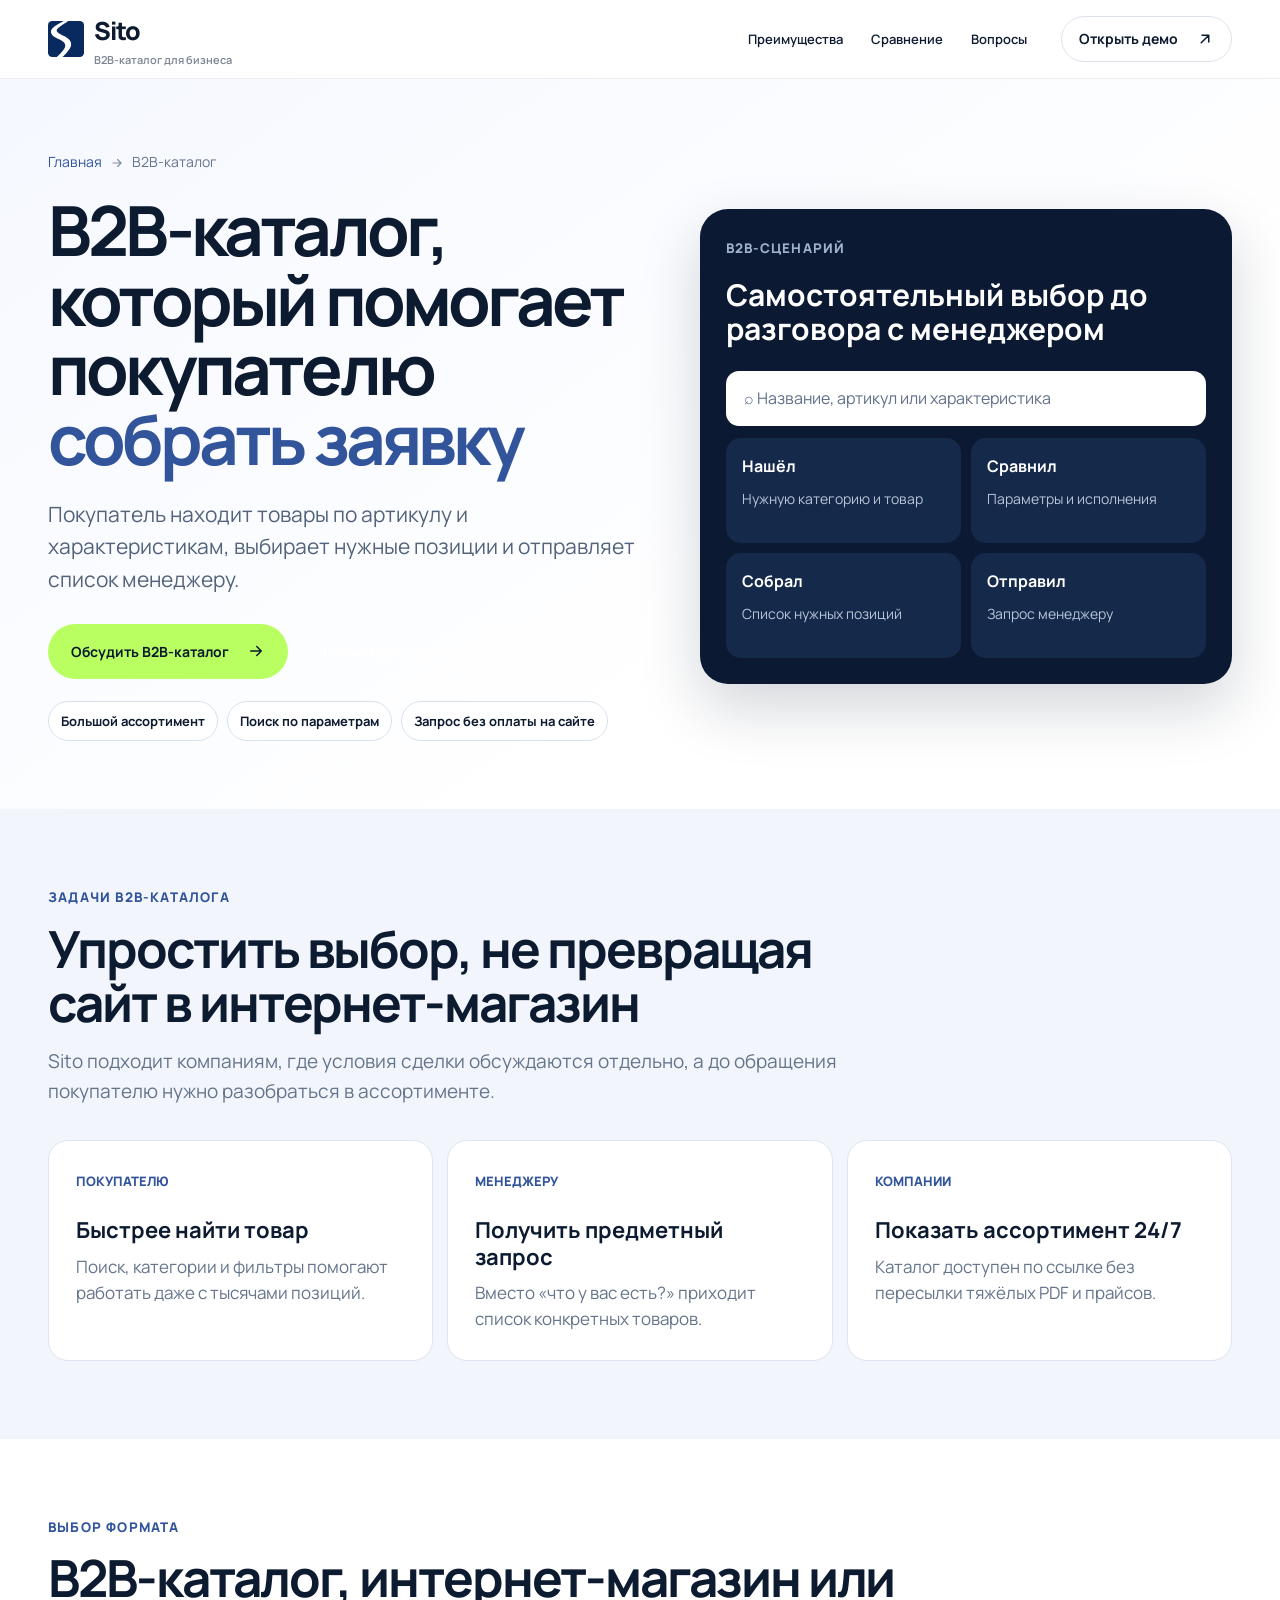
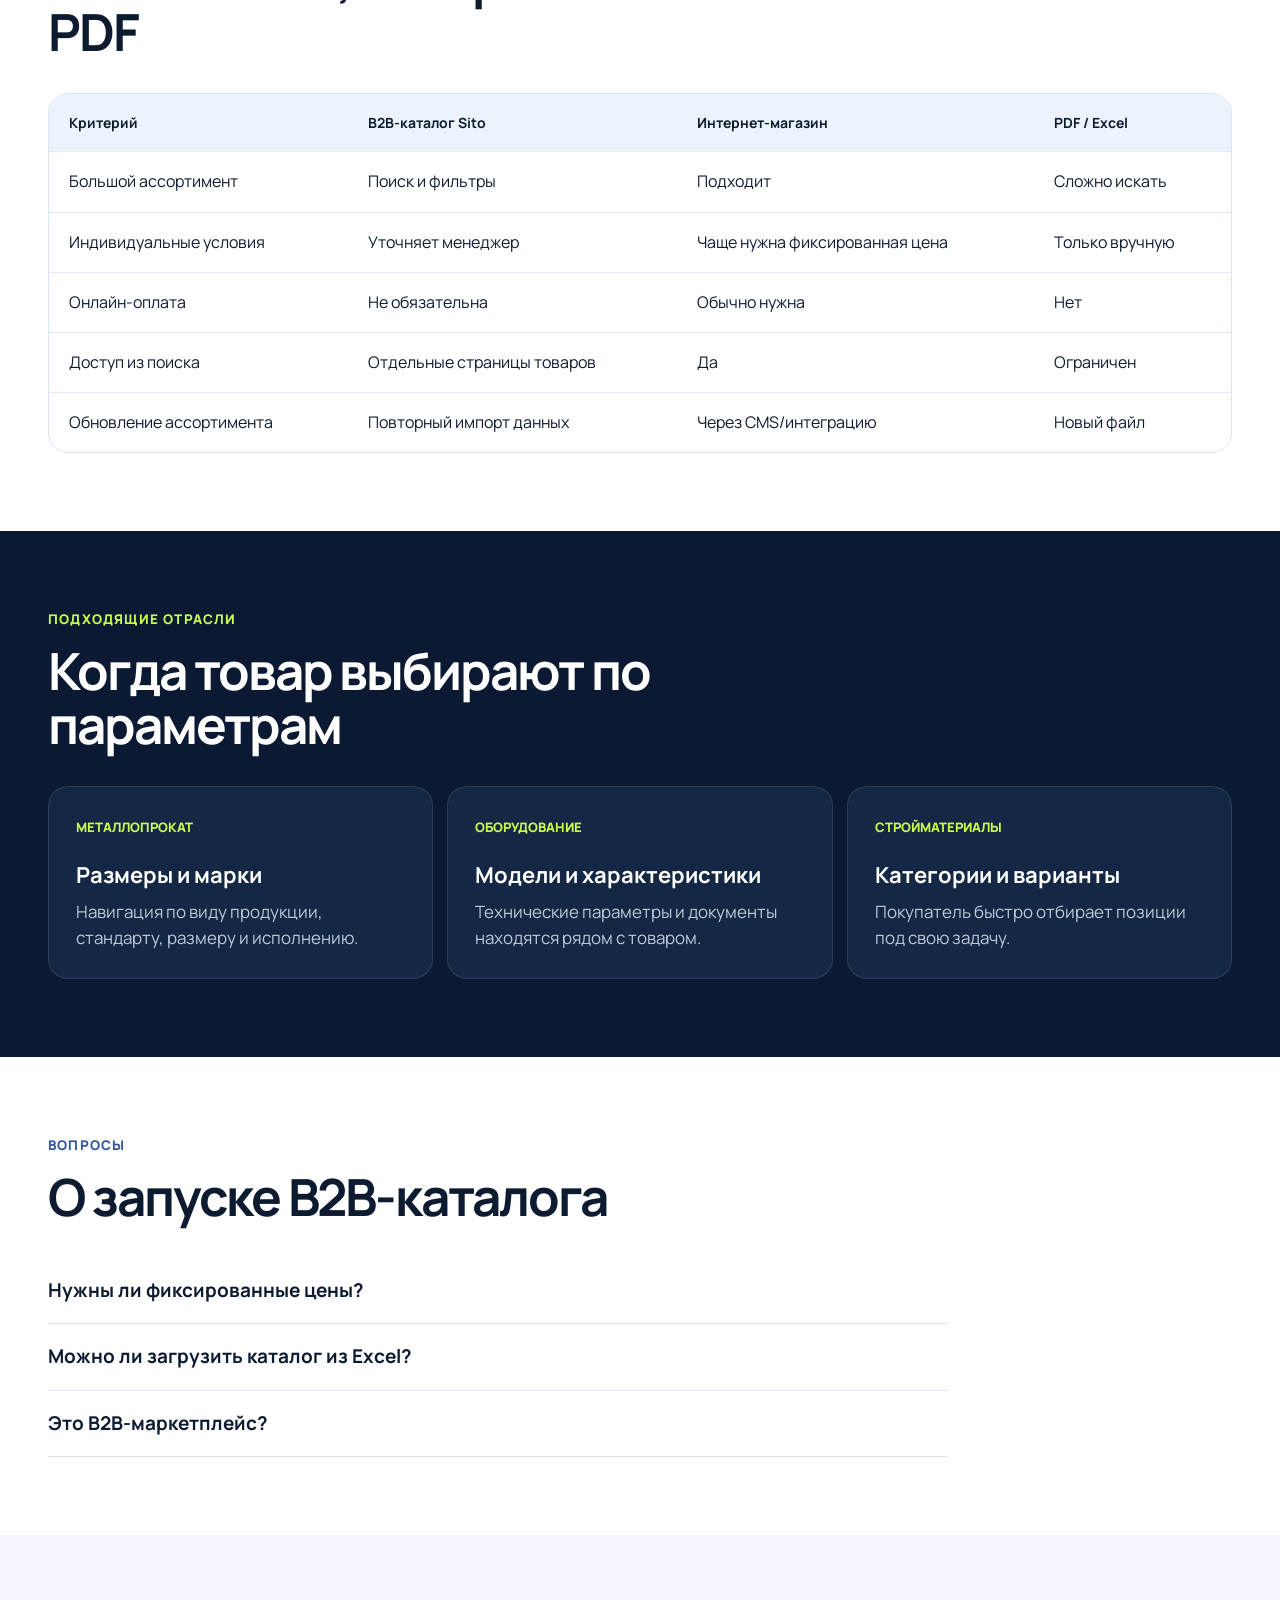
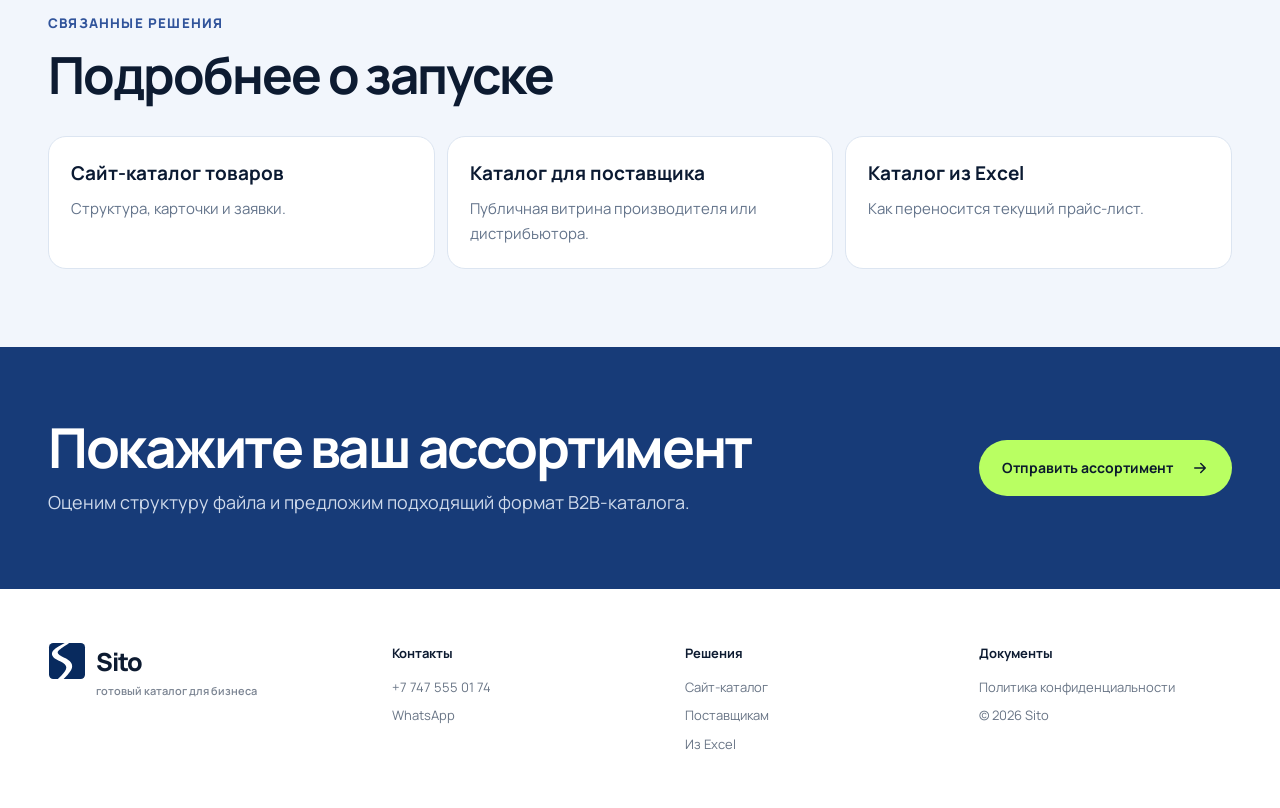
==== commit 01eca3e6: "style(marketing): replace decorative arrow glyphs with SVG icons" ====
--- a/b2b-katalog/index.html
+++ b/b2b-katalog/index.html
@@ -1,9 +1,9 @@
 <!doctype html><html lang="ru"><head><meta charset="utf-8"><meta name="viewport" content="width=device-width,initial-scale=1"><title>B2B-каталог товаров для оптовой компании — Sito</title><meta name="description" content="B2B-каталог для поставщиков и оптовых компаний: большой ассортимент, поиск, фильтры, характеристики и заявки менеджеру. Запуск из Excel или CSV."><meta name="robots" content="index,follow,max-image-preview:large"><link rel="canonical" href="https://sito.kz/b2b-katalog/"><link rel="icon" href="../assets/sito-logo-icon.svg" type="image/svg+xml"><meta property="og:type" content="website"><meta property="og:locale" content="ru_KZ"><meta property="og:site_name" content="Sito"><meta property="og:title" content="B2B-каталог товаров для оптовой компании"><meta property="og:description" content="Покупатель сам находит товары и отправляет конкретную заявку менеджеру."><meta property="og:url" content="https://sito.kz/b2b-katalog/"><meta property="og:image" content="https://sito.kz/assets/catalog.webp"><meta name="twitter:card" content="summary_large_image"><meta name="twitter:image" content="https://sito.kz/assets/catalog.webp"><link rel="preconnect" href="https://fonts.googleapis.com"><link rel="preconnect" href="https://fonts.gstatic.com" crossorigin><link href="https://fonts.googleapis.com/css2?family=Manrope:wght@400;500;600;700;800&display=swap" rel="stylesheet"><link rel="stylesheet" href="../styles-v2.css"><link rel="stylesheet" href="../seo-pages.css"><script src="../script-v2.js" defer></script><script type="application/ld+json">{"@context":"https://schema.org","@type":"Service","name":"B2B-каталог товаров Sito","url":"https://sito.kz/b2b-katalog/","provider":{"@type":"Organization","name":"Sito","url":"https://sito.kz/"},"areaServed":"Казахстан","description":"Онлайн B2B-каталог для компаний с большим и сложным ассортиментом."}</script></head><body>
-<a class="skip" href="#main">К содержимому</a><header class="site-header"><div class="shell header-inner"><a class="brand" href="../"><img src="../assets/sito-logo-icon.svg" alt=""><span>Sito<small>B2B-каталог для бизнеса</small></span></a><nav><a href="#benefits">Преимущества</a><a href="#compare">Сравнение</a><a href="#faq">Вопросы</a></nav><a class="btn btn-small btn-light" href="https://sito.kz/demo/">Открыть демо ↗</a></div></header><main id="main">
-<section class="seo-hero"><div class="shell seo-hero-grid"><div><div class="breadcrumbs"><a href="../">Главная</a><span>→</span><span>B2B-каталог</span></div><h1>B2B-каталог, который помогает покупателю <span>собрать заявку</span></h1><p class="seo-lead">Покупатель находит товары по артикулу и характеристикам, выбирает нужные позиции и отправляет список менеджеру.</p><div class="seo-actions"><a class="btn btn-accent wa" data-message="Здравствуйте! Нужен B2B-каталог для нашей компании. Хочу обсудить ассортимент." href="#">Обсудить B2B-каталог →</a><a class="btn btn-ghost" href="https://sito.kz/demo/">Посмотреть демо ↗</a></div><div class="seo-proof"><span>Большой ассортимент</span><span>Поиск по параметрам</span><span>Запрос без оплаты на сайте</span></div></div><aside class="seo-preview"><small>B2B-СЦЕНАРИЙ</small><h2>Самостоятельный выбор до разговора с менеджером</h2><div class="preview-search">⌕ Название, артикул или характеристика</div><div class="preview-grid"><div><b>Нашёл</b><span>Нужную категорию и товар</span></div><div><b>Сравнил</b><span>Параметры и исполнения</span></div><div><b>Собрал</b><span>Список нужных позиций</span></div><div><b>Отправил</b><span>Запрос менеджеру</span></div></div></aside></div></section>
+<a class="skip" href="#main">К содержимому</a><header class="site-header"><div class="shell header-inner"><a class="brand" href="../"><img src="../assets/sito-logo-icon.svg" alt=""><span>Sito<small>B2B-каталог для бизнеса</small></span></a><nav><a href="#benefits">Преимущества</a><a href="#compare">Сравнение</a><a href="#faq">Вопросы</a></nav><a class="btn btn-small btn-light" href="https://sito.kz/demo/">Открыть демо <svg class="vector-arrow" width="18" height="18" viewBox="0 0 24 24" fill="none" stroke="currentColor" stroke-width="2" stroke-linecap="round" stroke-linejoin="round" aria-hidden="true" focusable="false"><path d="M7 17 17 7M8 7h9v9"/></svg></a></div></header><main id="main">
+<section class="seo-hero"><div class="shell seo-hero-grid"><div><div class="breadcrumbs"><a href="../">Главная</a><span class="arrow-wrap"><svg class="vector-arrow" width="18" height="18" viewBox="0 0 24 24" fill="none" stroke="currentColor" stroke-width="2" stroke-linecap="round" stroke-linejoin="round" aria-hidden="true" focusable="false"><path d="M5 12h14m-6-6 6 6-6 6"/></svg></span><span>B2B-каталог</span></div><h1>B2B-каталог, который помогает покупателю <span>собрать заявку</span></h1><p class="seo-lead">Покупатель находит товары по артикулу и характеристикам, выбирает нужные позиции и отправляет список менеджеру.</p><div class="seo-actions"><a class="btn btn-accent wa" data-message="Здравствуйте! Нужен B2B-каталог для нашей компании. Хочу обсудить ассортимент." href="#">Обсудить B2B-каталог <svg class="vector-arrow" width="18" height="18" viewBox="0 0 24 24" fill="none" stroke="currentColor" stroke-width="2" stroke-linecap="round" stroke-linejoin="round" aria-hidden="true" focusable="false"><path d="M5 12h14m-6-6 6 6-6 6"/></svg></a><a class="btn btn-ghost" href="https://sito.kz/demo/">Посмотреть демо <svg class="vector-arrow" width="18" height="18" viewBox="0 0 24 24" fill="none" stroke="currentColor" stroke-width="2" stroke-linecap="round" stroke-linejoin="round" aria-hidden="true" focusable="false"><path d="M7 17 17 7M8 7h9v9"/></svg></a></div><div class="seo-proof"><span>Большой ассортимент</span><span>Поиск по параметрам</span><span>Запрос без оплаты на сайте</span></div></div><aside class="seo-preview"><small>B2B-СЦЕНАРИЙ</small><h2>Самостоятельный выбор до разговора с менеджером</h2><div class="preview-search">⌕ Название, артикул или характеристика</div><div class="preview-grid"><div><b>Нашёл</b><span>Нужную категорию и товар</span></div><div><b>Сравнил</b><span>Параметры и исполнения</span></div><div><b>Собрал</b><span>Список нужных позиций</span></div><div><b>Отправил</b><span>Запрос менеджеру</span></div></div></aside></div></section>
 <section class="seo-section alt" id="benefits"><div class="shell"><div class="seo-heading"><small>Задачи B2B-каталога</small><h2>Упростить выбор, не превращая сайт в интернет-магазин</h2><p>Sito подходит компаниям, где условия сделки обсуждаются отдельно, а до обращения покупателю нужно разобраться в ассортименте.</p></div><div class="seo-cards"><article class="seo-card"><em>ПОКУПАТЕЛЮ</em><h3>Быстрее найти товар</h3><p>Поиск, категории и фильтры помогают работать даже с тысячами позиций.</p></article><article class="seo-card"><em>МЕНЕДЖЕРУ</em><h3>Получить предметный запрос</h3><p>Вместо «что у вас есть?» приходит список конкретных товаров.</p></article><article class="seo-card"><em>КОМПАНИИ</em><h3>Показать ассортимент 24/7</h3><p>Каталог доступен по ссылке без пересылки тяжёлых PDF и прайсов.</p></article></div></div></section>
 <section class="seo-section" id="compare"><div class="shell"><div class="seo-heading"><small>Выбор формата</small><h2>B2B-каталог, интернет-магазин или PDF</h2></div><div class="seo-table"><table><thead><tr><th>Критерий</th><th>B2B-каталог Sito</th><th>Интернет-магазин</th><th>PDF / Excel</th></tr></thead><tbody><tr><td>Большой ассортимент</td><td>Поиск и фильтры</td><td>Подходит</td><td>Сложно искать</td></tr><tr><td>Индивидуальные условия</td><td>Уточняет менеджер</td><td>Чаще нужна фиксированная цена</td><td>Только вручную</td></tr><tr><td>Онлайн-оплата</td><td>Не обязательна</td><td>Обычно нужна</td><td>Нет</td></tr><tr><td>Доступ из поиска</td><td>Отдельные страницы товаров</td><td>Да</td><td>Ограничен</td></tr><tr><td>Обновление ассортимента</td><td>Повторный импорт данных</td><td>Через CMS/интеграцию</td><td>Новый файл</td></tr></tbody></table></div></div></section>
 <section class="seo-section dark"><div class="shell"><div class="seo-heading"><small>Подходящие отрасли</small><h2>Когда товар выбирают по параметрам</h2></div><div class="seo-cards"><article class="seo-card"><em>МЕТАЛЛОПРОКАТ</em><h3>Размеры и марки</h3><p>Навигация по виду продукции, стандарту, размеру и исполнению.</p></article><article class="seo-card"><em>ОБОРУДОВАНИЕ</em><h3>Модели и характеристики</h3><p>Технические параметры и документы находятся рядом с товаром.</p></article><article class="seo-card"><em>СТРОЙМАТЕРИАЛЫ</em><h3>Категории и варианты</h3><p>Покупатель быстро отбирает позиции под свою задачу.</p></article></div></div></section>
 <section class="seo-section" id="faq"><div class="shell"><div class="seo-heading"><small>Вопросы</small><h2>О запуске B2B-каталога</h2></div><div class="seo-faq"><details><summary>Нужны ли фиксированные цены?</summary><p>Нет. Цены можно показывать или оставлять на уточнение менеджеру — в зависимости от вашей модели продаж.</p></details><details><summary>Можно ли загрузить каталог из Excel?</summary><p>Да. Excel или CSV используется как исходный источник товаров, категорий и характеристик.</p></details><details><summary>Это B2B-маркетплейс?</summary><p>Нет. Это каталог вашей компании, вашего ассортимента и бренда. Покупатель обращается напрямую к вам.</p></details></div></div></section>
 <section class="seo-section alt"><div class="shell"><div class="seo-heading"><small>Связанные решения</small><h2>Подробнее о запуске</h2></div><div class="seo-related"><a href="../sait-katalog-tovarov/"><b>Сайт-каталог товаров</b><span>Структура, карточки и заявки.</span></a><a href="../katalog-dlya-postavshchika/"><b>Каталог для поставщика</b><span>Публичная витрина производителя или дистрибьютора.</span></a><a href="../katalog-iz-excel/"><b>Каталог из Excel</b><span>Как переносится текущий прайс-лист.</span></a></div></div></section>
-<section class="seo-cta"><div class="shell seo-cta-grid"><div><h2>Покажите ваш ассортимент</h2><p>Оценим структуру файла и предложим подходящий формат B2B-каталога.</p></div><a class="btn btn-accent wa" data-message="Здравствуйте! Хочу оценить B2B-каталог для нашей компании. Могу отправить ассортимент." href="#">Отправить ассортимент →</a></div></section></main><footer><div class="shell footer-grid"><div class="brand foot-brand"><img src="../assets/sito-logo-icon.svg" alt=""><span>Sito<small>готовый каталог для бизнеса</small></span></div><div><b>Контакты</b><a href="tel:+77475550174">+7 747 555 01 74</a><a href="https://wa.me/77475550174">WhatsApp</a></div><div class="seo-footer-links"><b>Решения</b><a href="../sait-katalog-tovarov/">Сайт-каталог</a><a href="../katalog-dlya-postavshchika/">Поставщикам</a><a href="../katalog-iz-excel/">Из Excel</a></div><div><b>Документы</b><a href="../privacy.html">Политика конфиденциальности</a><span>© 2026 Sito</span></div></div></footer></body></html>
+<section class="seo-cta"><div class="shell seo-cta-grid"><div><h2>Покажите ваш ассортимент</h2><p>Оценим структуру файла и предложим подходящий формат B2B-каталога.</p></div><a class="btn btn-accent wa" data-message="Здравствуйте! Хочу оценить B2B-каталог для нашей компании. Могу отправить ассортимент." href="#">Отправить ассортимент <svg class="vector-arrow" width="18" height="18" viewBox="0 0 24 24" fill="none" stroke="currentColor" stroke-width="2" stroke-linecap="round" stroke-linejoin="round" aria-hidden="true" focusable="false"><path d="M5 12h14m-6-6 6 6-6 6"/></svg></a></div></section></main><footer><div class="shell footer-grid"><div class="brand foot-brand"><img src="../assets/sito-logo-icon.svg" alt=""><span>Sito<small>готовый каталог для бизнеса</small></span></div><div><b>Контакты</b><a href="tel:+77475550174">+7 747 555 01 74</a><a href="https://wa.me/77475550174">WhatsApp</a></div><div class="seo-footer-links"><b>Решения</b><a href="../sait-katalog-tovarov/">Сайт-каталог</a><a href="../katalog-dlya-postavshchika/">Поставщикам</a><a href="../katalog-iz-excel/">Из Excel</a></div><div><b>Документы</b><a href="../privacy.html">Политика конфиденциальности</a><span>© 2026 Sito</span></div></div></footer></body></html>
--- a/styles-v2.css
+++ b/styles-v2.css
@@ -316,3 +316,10 @@
 /* SEO solution links on the homepage */
 .benefit-grid h2 a{color:inherit;text-decoration:none}
 .benefit-grid h2 a:hover{color:#31549b}
+
+/* Uniform scalable SVG arrows for marketing links and flows */
+.vector-arrow{width:1.125em;height:1.125em;display:inline-block;vertical-align:-.13em;flex-shrink:0;fill:none;stroke:currentColor}
+.btn .vector-arrow{width:18px;height:18px}
+.btn .arrow-wrap{display:inline-flex;align-items:center;justify-content:center}
+.breadcrumbs .vector-arrow{width:14px;height:14px;opacity:.8;vertical-align:middle}
+.pain-flow-arrow .vector-arrow,.company-v3 .arrow .vector-arrow{width:30px;height:30px;vertical-align:middle}
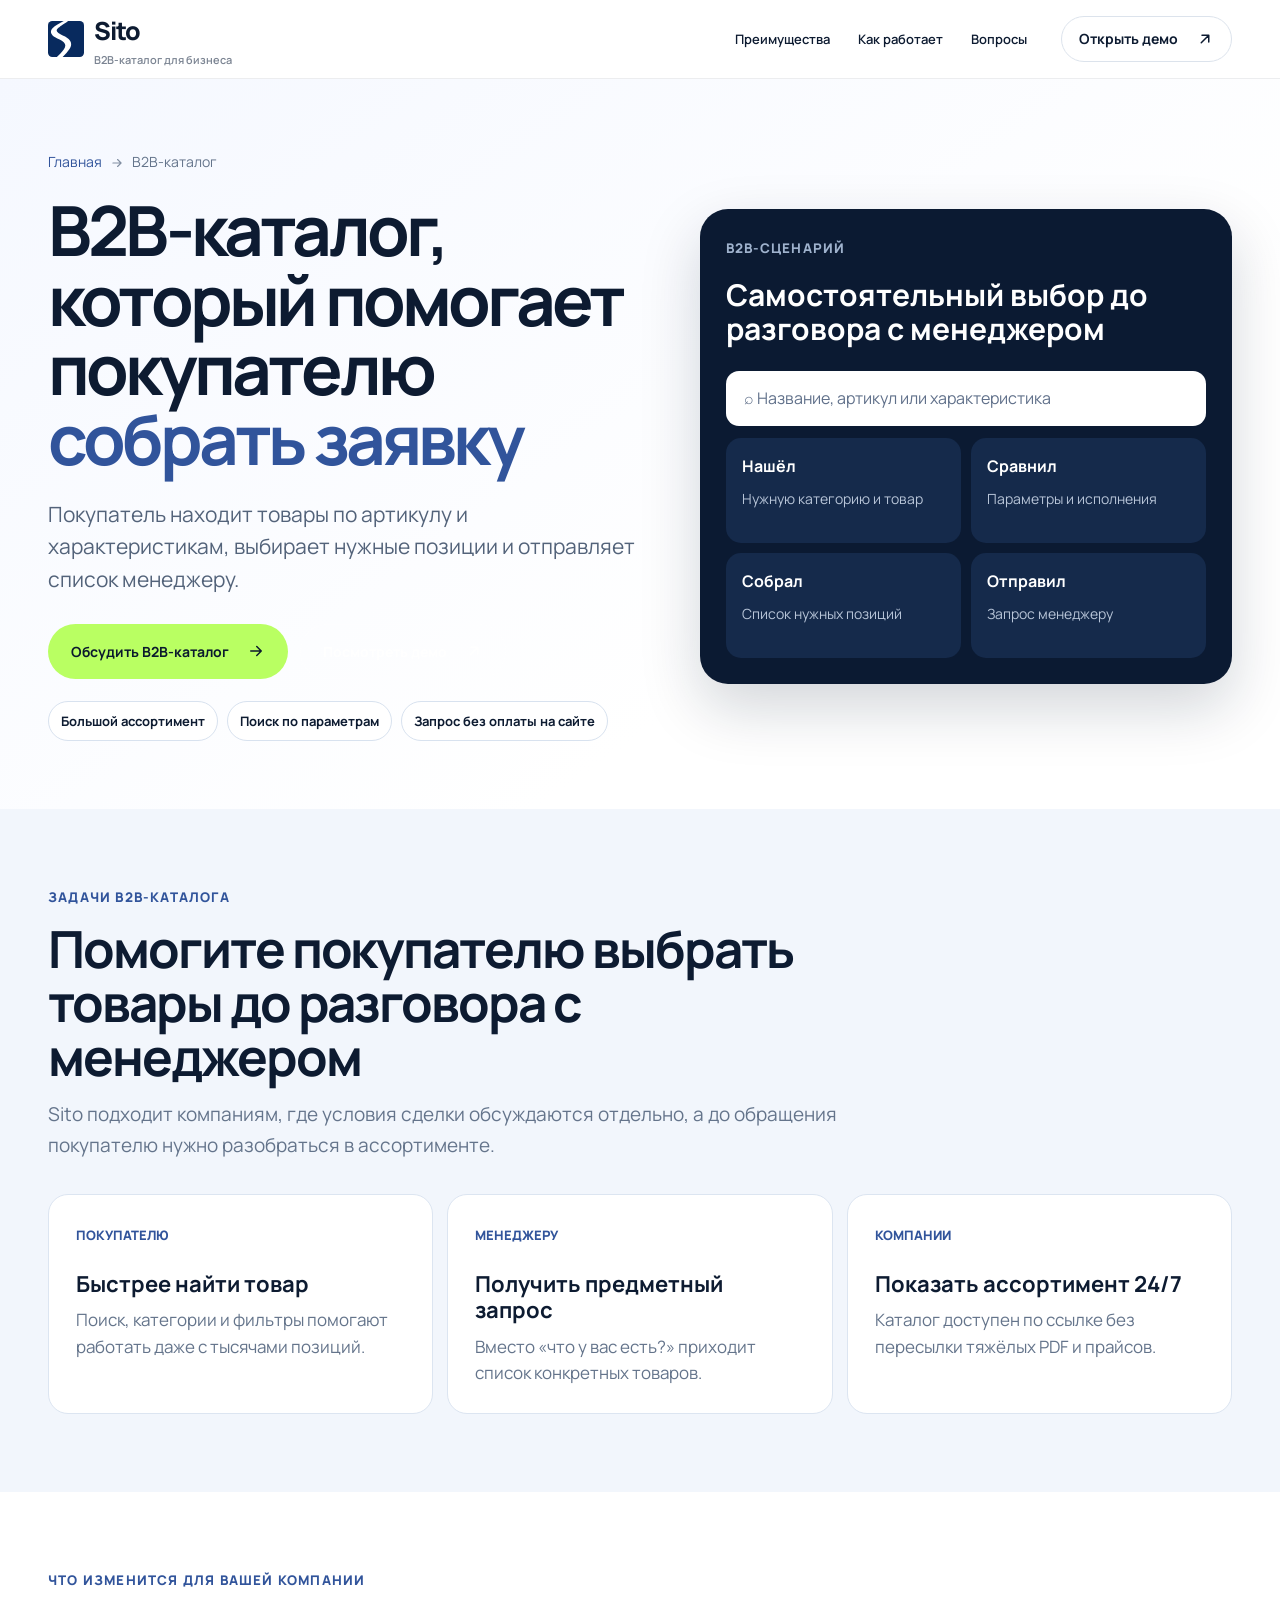
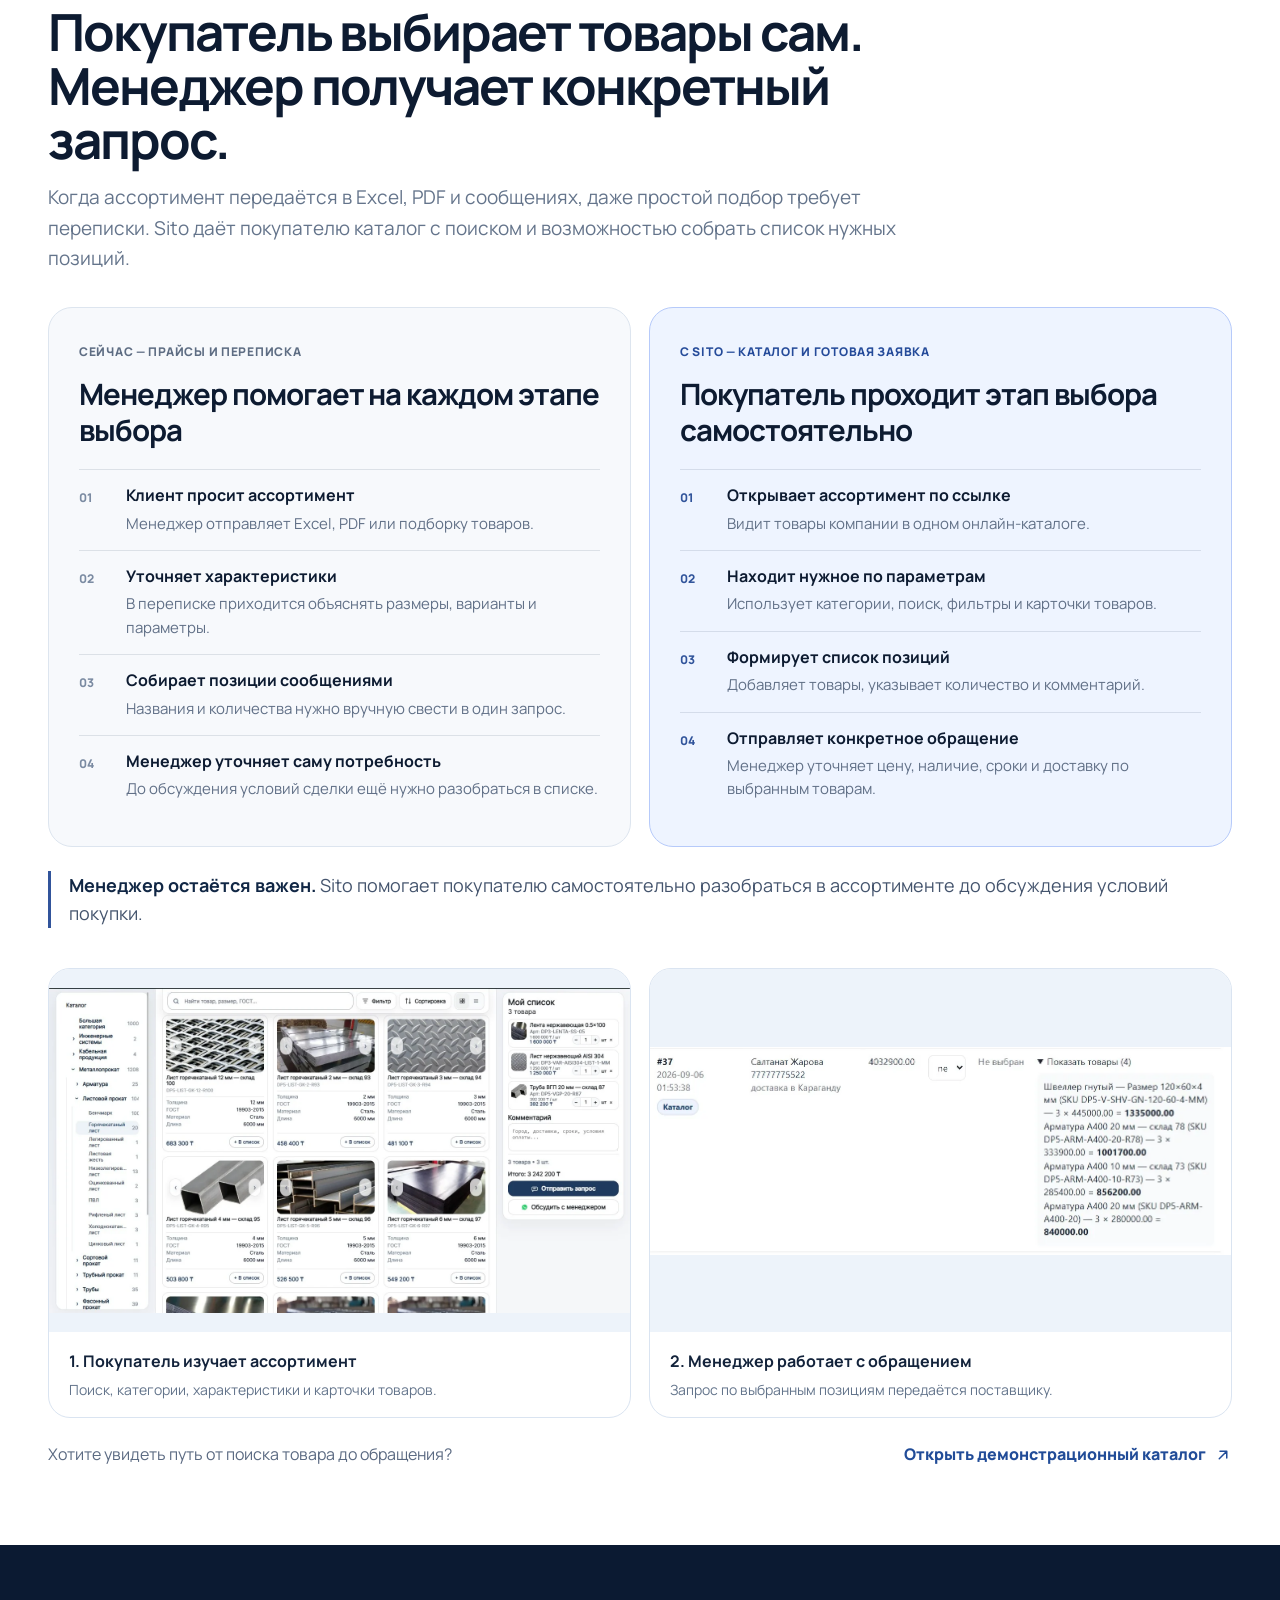
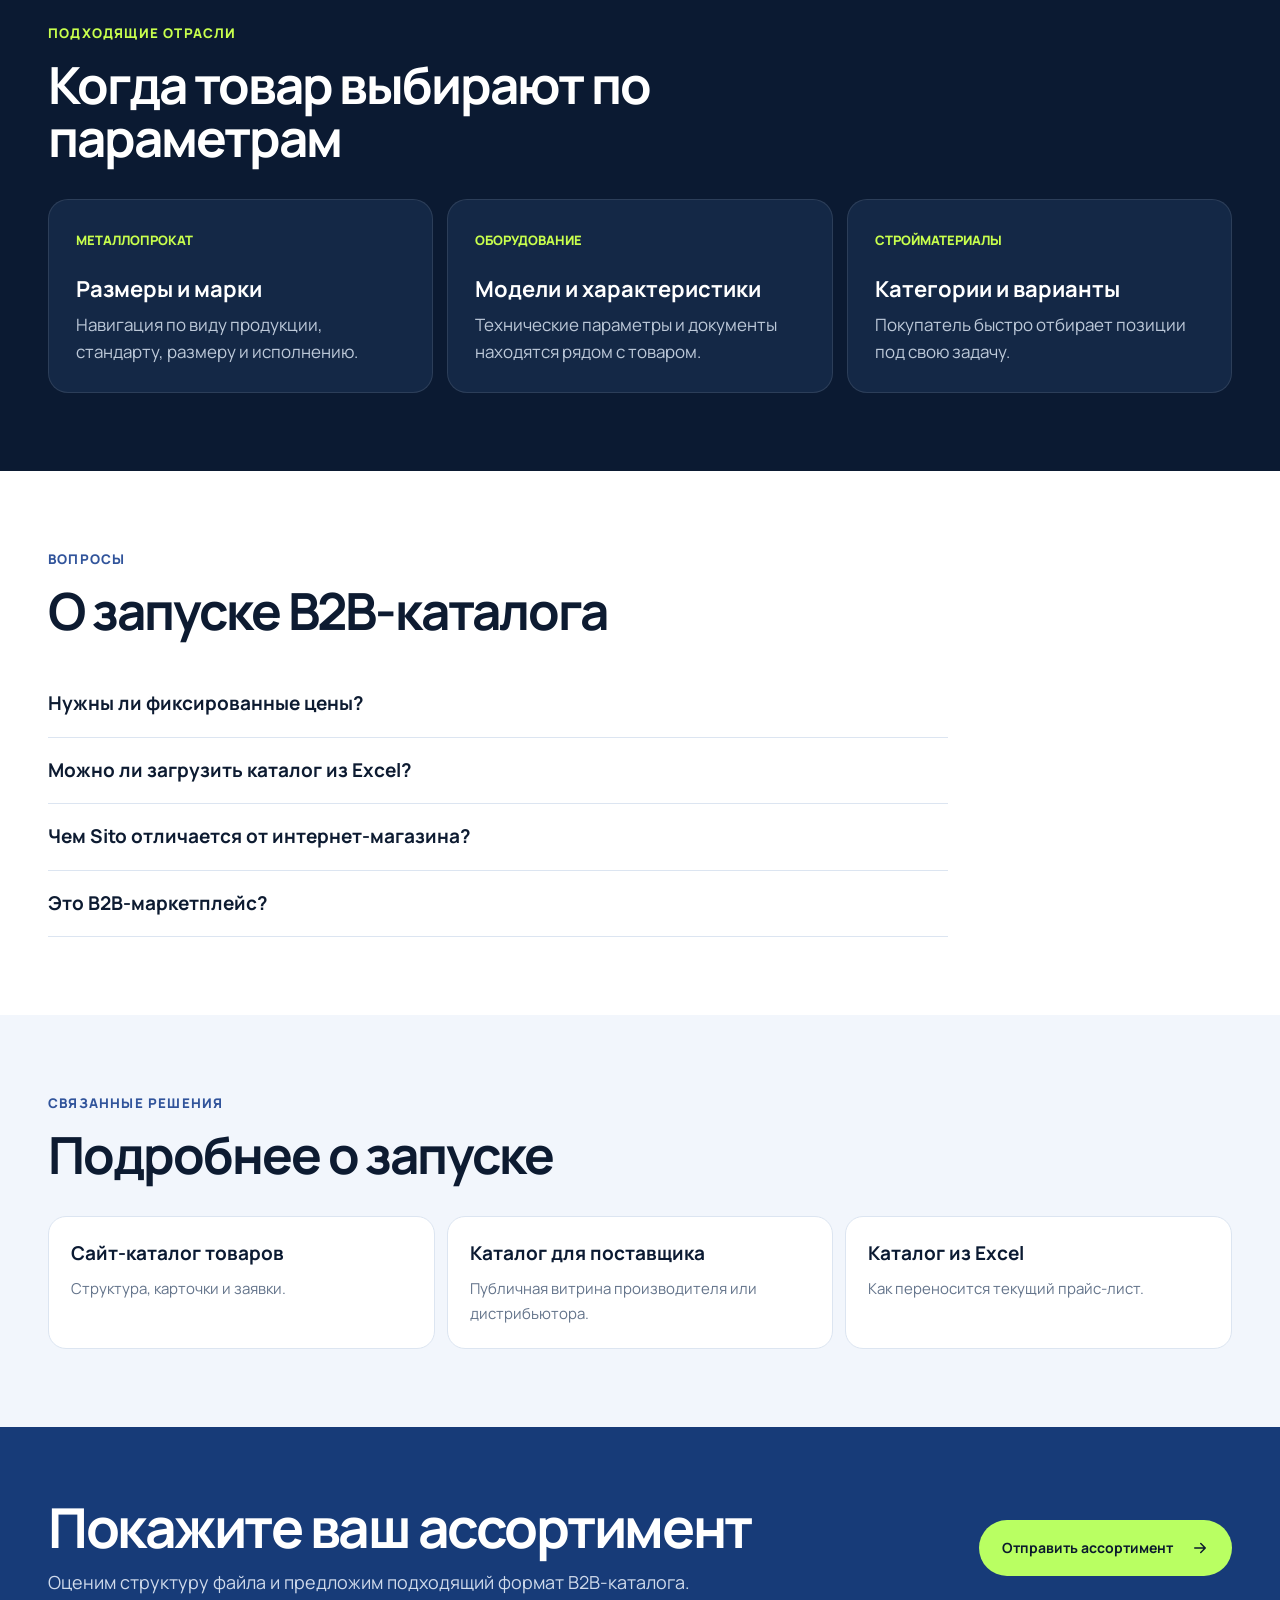
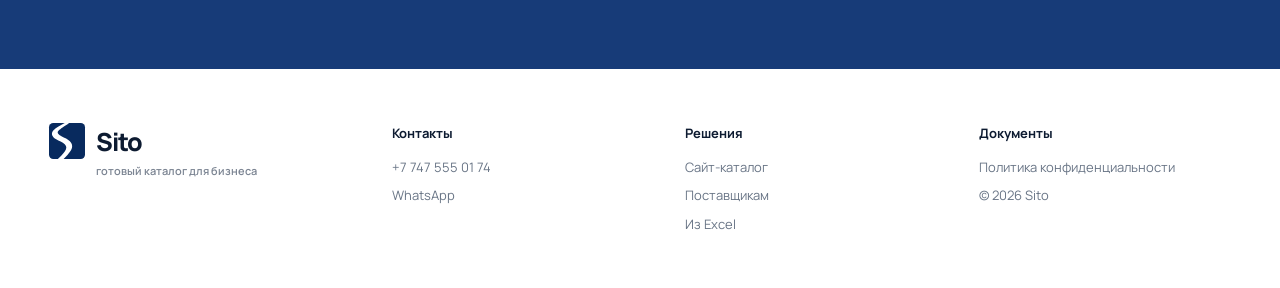
==== commit b862b2a4: "feat(marketing): replace B2B store comparison with buyer workflow proof" ====
--- a/b2b-katalog/index.html
+++ b/b2b-katalog/index.html
@@ -1,9 +1,9 @@
 <!doctype html><html lang="ru"><head><meta charset="utf-8"><meta name="viewport" content="width=device-width,initial-scale=1"><title>B2B-каталог товаров для оптовой компании — Sito</title><meta name="description" content="B2B-каталог для поставщиков и оптовых компаний: большой ассортимент, поиск, фильтры, характеристики и заявки менеджеру. Запуск из Excel или CSV."><meta name="robots" content="index,follow,max-image-preview:large"><link rel="canonical" href="https://sito.kz/b2b-katalog/"><link rel="icon" href="../assets/sito-logo-icon.svg" type="image/svg+xml"><meta property="og:type" content="website"><meta property="og:locale" content="ru_KZ"><meta property="og:site_name" content="Sito"><meta property="og:title" content="B2B-каталог товаров для оптовой компании"><meta property="og:description" content="Покупатель сам находит товары и отправляет конкретную заявку менеджеру."><meta property="og:url" content="https://sito.kz/b2b-katalog/"><meta property="og:image" content="https://sito.kz/assets/catalog.webp"><meta name="twitter:card" content="summary_large_image"><meta name="twitter:image" content="https://sito.kz/assets/catalog.webp"><link rel="preconnect" href="https://fonts.googleapis.com"><link rel="preconnect" href="https://fonts.gstatic.com" crossorigin><link href="https://fonts.googleapis.com/css2?family=Manrope:wght@400;500;600;700;800&display=swap" rel="stylesheet"><link rel="stylesheet" href="../styles-v2.css"><link rel="stylesheet" href="../seo-pages.css"><script src="../script-v2.js" defer></script><script type="application/ld+json">{"@context":"https://schema.org","@type":"Service","name":"B2B-каталог товаров Sito","url":"https://sito.kz/b2b-katalog/","provider":{"@type":"Organization","name":"Sito","url":"https://sito.kz/"},"areaServed":"Казахстан","description":"Онлайн B2B-каталог для компаний с большим и сложным ассортиментом."}</script></head><body>
-<a class="skip" href="#main">К содержимому</a><header class="site-header"><div class="shell header-inner"><a class="brand" href="../"><img src="../assets/sito-logo-icon.svg" alt=""><span>Sito<small>B2B-каталог для бизнеса</small></span></a><nav><a href="#benefits">Преимущества</a><a href="#compare">Сравнение</a><a href="#faq">Вопросы</a></nav><a class="btn btn-small btn-light" href="https://sito.kz/demo/">Открыть демо <svg class="vector-arrow" width="18" height="18" viewBox="0 0 24 24" fill="none" stroke="currentColor" stroke-width="2" stroke-linecap="round" stroke-linejoin="round" aria-hidden="true" focusable="false"><path d="M7 17 17 7M8 7h9v9"/></svg></a></div></header><main id="main">
+<a class="skip" href="#main">К содержимому</a><header class="site-header"><div class="shell header-inner"><a class="brand" href="../"><img src="../assets/sito-logo-icon.svg" alt=""><span>Sito<small>B2B-каталог для бизнеса</small></span></a><nav><a href="#benefits">Преимущества</a><a href="#compare">Как работает</a><a href="#faq">Вопросы</a></nav><a class="btn btn-small btn-light" href="https://sito.kz/demo/">Открыть демо <svg class="vector-arrow" width="18" height="18" viewBox="0 0 24 24" fill="none" stroke="currentColor" stroke-width="2" stroke-linecap="round" stroke-linejoin="round" aria-hidden="true" focusable="false"><path d="M7 17 17 7M8 7h9v9"/></svg></a></div></header><main id="main">
 <section class="seo-hero"><div class="shell seo-hero-grid"><div><div class="breadcrumbs"><a href="../">Главная</a><span class="arrow-wrap"><svg class="vector-arrow" width="18" height="18" viewBox="0 0 24 24" fill="none" stroke="currentColor" stroke-width="2" stroke-linecap="round" stroke-linejoin="round" aria-hidden="true" focusable="false"><path d="M5 12h14m-6-6 6 6-6 6"/></svg></span><span>B2B-каталог</span></div><h1>B2B-каталог, который помогает покупателю <span>собрать заявку</span></h1><p class="seo-lead">Покупатель находит товары по артикулу и характеристикам, выбирает нужные позиции и отправляет список менеджеру.</p><div class="seo-actions"><a class="btn btn-accent wa" data-message="Здравствуйте! Нужен B2B-каталог для нашей компании. Хочу обсудить ассортимент." href="#">Обсудить B2B-каталог <svg class="vector-arrow" width="18" height="18" viewBox="0 0 24 24" fill="none" stroke="currentColor" stroke-width="2" stroke-linecap="round" stroke-linejoin="round" aria-hidden="true" focusable="false"><path d="M5 12h14m-6-6 6 6-6 6"/></svg></a><a class="btn btn-ghost" href="https://sito.kz/demo/">Посмотреть демо <svg class="vector-arrow" width="18" height="18" viewBox="0 0 24 24" fill="none" stroke="currentColor" stroke-width="2" stroke-linecap="round" stroke-linejoin="round" aria-hidden="true" focusable="false"><path d="M7 17 17 7M8 7h9v9"/></svg></a></div><div class="seo-proof"><span>Большой ассортимент</span><span>Поиск по параметрам</span><span>Запрос без оплаты на сайте</span></div></div><aside class="seo-preview"><small>B2B-СЦЕНАРИЙ</small><h2>Самостоятельный выбор до разговора с менеджером</h2><div class="preview-search">⌕ Название, артикул или характеристика</div><div class="preview-grid"><div><b>Нашёл</b><span>Нужную категорию и товар</span></div><div><b>Сравнил</b><span>Параметры и исполнения</span></div><div><b>Собрал</b><span>Список нужных позиций</span></div><div><b>Отправил</b><span>Запрос менеджеру</span></div></div></aside></div></section>
-<section class="seo-section alt" id="benefits"><div class="shell"><div class="seo-heading"><small>Задачи B2B-каталога</small><h2>Упростить выбор, не превращая сайт в интернет-магазин</h2><p>Sito подходит компаниям, где условия сделки обсуждаются отдельно, а до обращения покупателю нужно разобраться в ассортименте.</p></div><div class="seo-cards"><article class="seo-card"><em>ПОКУПАТЕЛЮ</em><h3>Быстрее найти товар</h3><p>Поиск, категории и фильтры помогают работать даже с тысячами позиций.</p></article><article class="seo-card"><em>МЕНЕДЖЕРУ</em><h3>Получить предметный запрос</h3><p>Вместо «что у вас есть?» приходит список конкретных товаров.</p></article><article class="seo-card"><em>КОМПАНИИ</em><h3>Показать ассортимент 24/7</h3><p>Каталог доступен по ссылке без пересылки тяжёлых PDF и прайсов.</p></article></div></div></section>
-<section class="seo-section" id="compare"><div class="shell"><div class="seo-heading"><small>Выбор формата</small><h2>B2B-каталог, интернет-магазин или PDF</h2></div><div class="seo-table"><table><thead><tr><th>Критерий</th><th>B2B-каталог Sito</th><th>Интернет-магазин</th><th>PDF / Excel</th></tr></thead><tbody><tr><td>Большой ассортимент</td><td>Поиск и фильтры</td><td>Подходит</td><td>Сложно искать</td></tr><tr><td>Индивидуальные условия</td><td>Уточняет менеджер</td><td>Чаще нужна фиксированная цена</td><td>Только вручную</td></tr><tr><td>Онлайн-оплата</td><td>Не обязательна</td><td>Обычно нужна</td><td>Нет</td></tr><tr><td>Доступ из поиска</td><td>Отдельные страницы товаров</td><td>Да</td><td>Ограничен</td></tr><tr><td>Обновление ассортимента</td><td>Повторный импорт данных</td><td>Через CMS/интеграцию</td><td>Новый файл</td></tr></tbody></table></div></div></section>
+<section class="seo-section alt" id="benefits"><div class="shell"><div class="seo-heading"><small>Задачи B2B-каталога</small><h2>Помогите покупателю выбрать товары до разговора с менеджером</h2><p>Sito подходит компаниям, где условия сделки обсуждаются отдельно, а до обращения покупателю нужно разобраться в ассортименте.</p></div><div class="seo-cards"><article class="seo-card"><em>ПОКУПАТЕЛЮ</em><h3>Быстрее найти товар</h3><p>Поиск, категории и фильтры помогают работать даже с тысячами позиций.</p></article><article class="seo-card"><em>МЕНЕДЖЕРУ</em><h3>Получить предметный запрос</h3><p>Вместо «что у вас есть?» приходит список конкретных товаров.</p></article><article class="seo-card"><em>КОМПАНИИ</em><h3>Показать ассортимент 24/7</h3><p>Каталог доступен по ссылке без пересылки тяжёлых PDF и прайсов.</p></article></div></div></section>
+<section class="seo-section sito-workflow" id="compare" aria-labelledby="sito-workflow-title"><div class="shell"><div class="seo-heading"><small>Что изменится для вашей компании</small><h2 id="sito-workflow-title">Покупатель выбирает товары сам. Менеджер получает конкретный запрос.</h2><p>Когда ассортимент передаётся в Excel, PDF и сообщениях, даже простой подбор требует переписки. Sito даёт покупателю каталог с поиском и возможностью собрать список нужных позиций.</p></div><div class="sito-workflow-grid"><div class="sito-workflow-panel sito-workflow-before"><span class="sito-workflow-label">Сейчас — прайсы и переписка</span><h3>Менеджер помогает на каждом этапе выбора</h3><ol class="sito-workflow-list"><li><span class="sito-workflow-number">01</span><div><strong>Клиент просит ассортимент</strong><p>Менеджер отправляет Excel, PDF или подборку товаров.</p></div></li><li><span class="sito-workflow-number">02</span><div><strong>Уточняет характеристики</strong><p>В переписке приходится объяснять размеры, варианты и параметры.</p></div></li><li><span class="sito-workflow-number">03</span><div><strong>Собирает позиции сообщениями</strong><p>Названия и количества нужно вручную свести в один запрос.</p></div></li><li><span class="sito-workflow-number">04</span><div><strong>Менеджер уточняет саму потребность</strong><p>До обсуждения условий сделки ещё нужно разобраться в списке.</p></div></li></ol></div><div class="sito-workflow-panel sito-workflow-after"><span class="sito-workflow-label">С Sito — каталог и готовая заявка</span><h3>Покупатель проходит этап выбора самостоятельно</h3><ol class="sito-workflow-list"><li><span class="sito-workflow-number">01</span><div><strong>Открывает ассортимент по ссылке</strong><p>Видит товары компании в одном онлайн-каталоге.</p></div></li><li><span class="sito-workflow-number">02</span><div><strong>Находит нужное по параметрам</strong><p>Использует категории, поиск, фильтры и карточки товаров.</p></div></li><li><span class="sito-workflow-number">03</span><div><strong>Формирует список позиций</strong><p>Добавляет товары, указывает количество и комментарий.</p></div></li><li><span class="sito-workflow-number">04</span><div><strong>Отправляет конкретное обращение</strong><p>Менеджер уточняет цену, наличие, сроки и доставку по выбранным товарам.</p></div></li></ol></div></div><p class="sito-workflow-takeaway"><strong>Менеджер остаётся важен.</strong> Sito помогает покупателю самостоятельно разобраться в ассортименте до обсуждения условий покупки.</p><div class="sito-workflow-showcase" aria-label="Демонстрационные экраны Sito"><figure class="sito-workflow-figure"><img src="../assets/catalog.webp" alt="Интерфейс демонстрационного каталога Sito с поиском и карточками товаров" loading="lazy" decoding="async"><figcaption><strong>1. Покупатель изучает ассортимент</strong><span>Поиск, категории, характеристики и карточки товаров.</span></figcaption></figure><figure class="sito-workflow-figure"><img src="../assets/obracheniya2.webp" alt="Демонстрационный экран обращений в Sito" loading="lazy" decoding="async"><figcaption><strong>2. Менеджер работает с обращением</strong><span>Запрос по выбранным позициям передаётся поставщику.</span></figcaption></figure></div><div class="sito-workflow-footer"><p>Хотите увидеть путь от поиска товара до обращения?</p><a href="https://sito.kz/demo/" class="sito-workflow-demo-link">Открыть демонстрационный каталог <svg class="vector-arrow" width="18" height="18" viewBox="0 0 24 24" fill="none" stroke="currentColor" stroke-width="2" stroke-linecap="round" stroke-linejoin="round" aria-hidden="true" focusable="false"><path d="M7 17 17 7M8 7h9v9"/></svg></a></div></div></section>
 <section class="seo-section dark"><div class="shell"><div class="seo-heading"><small>Подходящие отрасли</small><h2>Когда товар выбирают по параметрам</h2></div><div class="seo-cards"><article class="seo-card"><em>МЕТАЛЛОПРОКАТ</em><h3>Размеры и марки</h3><p>Навигация по виду продукции, стандарту, размеру и исполнению.</p></article><article class="seo-card"><em>ОБОРУДОВАНИЕ</em><h3>Модели и характеристики</h3><p>Технические параметры и документы находятся рядом с товаром.</p></article><article class="seo-card"><em>СТРОЙМАТЕРИАЛЫ</em><h3>Категории и варианты</h3><p>Покупатель быстро отбирает позиции под свою задачу.</p></article></div></div></section>
-<section class="seo-section" id="faq"><div class="shell"><div class="seo-heading"><small>Вопросы</small><h2>О запуске B2B-каталога</h2></div><div class="seo-faq"><details><summary>Нужны ли фиксированные цены?</summary><p>Нет. Цены можно показывать или оставлять на уточнение менеджеру — в зависимости от вашей модели продаж.</p></details><details><summary>Можно ли загрузить каталог из Excel?</summary><p>Да. Excel или CSV используется как исходный источник товаров, категорий и характеристик.</p></details><details><summary>Это B2B-маркетплейс?</summary><p>Нет. Это каталог вашей компании, вашего ассортимента и бренда. Покупатель обращается напрямую к вам.</p></details></div></div></section>
+<section class="seo-section" id="faq"><div class="shell"><div class="seo-heading"><small>Вопросы</small><h2>О запуске B2B-каталога</h2></div><div class="seo-faq"><details><summary>Нужны ли фиксированные цены?</summary><p>Нет. Цены можно показывать или оставлять на уточнение менеджеру — в зависимости от вашей модели продаж.</p></details><details><summary>Можно ли загрузить каталог из Excel?</summary><p>Да. Excel или CSV используется как исходный источник товаров, категорий и характеристик.</p></details><details><summary>Чем Sito отличается от интернет-магазина?</summary><p>В Sito покупатель выбирает товары и отправляет обращение, а не оплачивает заказ на сайте. Цену, наличие и условия покупки уточняет менеджер.</p></details><details><summary>Это B2B-маркетплейс?</summary><p>Нет. Это каталог вашей компании, вашего ассортимента и бренда. Покупатель обращается напрямую к вам.</p></details></div></div></section>
 <section class="seo-section alt"><div class="shell"><div class="seo-heading"><small>Связанные решения</small><h2>Подробнее о запуске</h2></div><div class="seo-related"><a href="../sait-katalog-tovarov/"><b>Сайт-каталог товаров</b><span>Структура, карточки и заявки.</span></a><a href="../katalog-dlya-postavshchika/"><b>Каталог для поставщика</b><span>Публичная витрина производителя или дистрибьютора.</span></a><a href="../katalog-iz-excel/"><b>Каталог из Excel</b><span>Как переносится текущий прайс-лист.</span></a></div></div></section>
 <section class="seo-cta"><div class="shell seo-cta-grid"><div><h2>Покажите ваш ассортимент</h2><p>Оценим структуру файла и предложим подходящий формат B2B-каталога.</p></div><a class="btn btn-accent wa" data-message="Здравствуйте! Хочу оценить B2B-каталог для нашей компании. Могу отправить ассортимент." href="#">Отправить ассортимент <svg class="vector-arrow" width="18" height="18" viewBox="0 0 24 24" fill="none" stroke="currentColor" stroke-width="2" stroke-linecap="round" stroke-linejoin="round" aria-hidden="true" focusable="false"><path d="M5 12h14m-6-6 6 6-6 6"/></svg></a></div></section></main><footer><div class="shell footer-grid"><div class="brand foot-brand"><img src="../assets/sito-logo-icon.svg" alt=""><span>Sito<small>готовый каталог для бизнеса</small></span></div><div><b>Контакты</b><a href="tel:+77475550174">+7 747 555 01 74</a><a href="https://wa.me/77475550174">WhatsApp</a></div><div class="seo-footer-links"><b>Решения</b><a href="../sait-katalog-tovarov/">Сайт-каталог</a><a href="../katalog-dlya-postavshchika/">Поставщикам</a><a href="../katalog-iz-excel/">Из Excel</a></div><div><b>Документы</b><a href="../privacy.html">Политика конфиденциальности</a><span>© 2026 Sito</span></div></div></footer></body></html>
--- a/seo-pages.css
+++ b/seo-pages.css
@@ -16,3 +16,31 @@
 .benefit-grid h2 a{color:inherit;text-decoration:none}.benefit-grid h2 a:hover{color:#31549b}
 @media(max-width:900px){.seo-hero-grid,.seo-cta-grid{grid-template-columns:1fr}.seo-cards{grid-template-columns:1fr 1fr}.seo-steps{grid-template-columns:1fr 1fr}.seo-related{grid-template-columns:1fr}.seo-cta-grid .btn{justify-self:start}}
 @media(max-width:620px){.seo-hero{padding:42px 0 50px}.seo-hero h1{font-size:40px}.seo-lead{font-size:18px}.seo-preview{padding:19px}.seo-cards,.seo-steps{grid-template-columns:1fr}.seo-section{padding:58px 0}.seo-actions{display:grid}.seo-actions .btn{width:100%}.preview-grid{grid-template-columns:1fr 1fr}.seo-heading h2{font-size:34px}}
+
+
+/* B2B workflow: before / after and Sito screens */
+.sito-workflow-grid,.sito-workflow-showcase{display:grid;grid-template-columns:repeat(2,minmax(0,1fr));gap:18px}
+.sito-workflow-panel{padding:30px;border:1px solid #dde5ef;border-radius:24px;background:#f7f9fc;min-width:0}
+.sito-workflow-after{background:#eef4ff;border-color:#b6cafa}
+.sito-workflow-label{display:inline-block;margin-bottom:16px;font-size:12px;line-height:1.4;letter-spacing:.06em;text-transform:uppercase;font-weight:800;color:#5e6d83}
+.sito-workflow-after .sito-workflow-label{color:#254b9a}
+.sito-workflow-panel h3{margin:0 0 20px;font-size:clamp(22px,2.3vw,30px);line-height:1.22;letter-spacing:-.035em}
+.sito-workflow-list{list-style:none;margin:0;padding:0}
+.sito-workflow-list li{display:grid;grid-template-columns:34px minmax(0,1fr);gap:13px;padding:15px 0;border-top:1px solid rgba(25,50,83,.12)}
+.sito-workflow-number{font-size:12px;font-weight:800;color:#7b8ba2;padding-top:4px}
+.sito-workflow-after .sito-workflow-number{color:#31549b}
+.sito-workflow-list strong{display:block;font-size:16px;line-height:1.35}
+.sito-workflow-list p{font-size:15px;line-height:1.55;color:#617087;margin:5px 0 0}
+.sito-workflow-takeaway{margin:24px 0 40px;padding-left:18px;border-left:3px solid #31549b;color:#44546d;font-size:18px;line-height:1.6}
+.sito-workflow-takeaway strong{color:#112745}
+.sito-workflow-figure{margin:0;border:1px solid #dae4f1;border-radius:22px;overflow:hidden;background:#fff;min-width:0}
+.sito-workflow-figure img{display:block;width:100%;height:auto;aspect-ratio:16/10;object-fit:contain;object-position:center;background:#edf3fa}
+.sito-workflow-figure figcaption{display:grid;gap:5px;padding:17px 20px}
+.sito-workflow-figure figcaption strong{font-size:16px;color:#13233b}
+.sito-workflow-figure figcaption span{font-size:14px;color:#63748b;line-height:1.5}
+.sito-workflow-footer{display:flex;flex-wrap:wrap;align-items:center;justify-content:space-between;gap:14px;margin-top:24px}
+.sito-workflow-footer p{color:#5b6a82;margin:0}
+.sito-workflow-demo-link{display:inline-flex;align-items:center;gap:8px;color:#214c98;font-weight:800;text-decoration:none}
+.sito-workflow-demo-link:hover{text-decoration:underline}
+@media(max-width:850px){.sito-workflow-grid,.sito-workflow-showcase{grid-template-columns:1fr}}
+@media(max-width:620px){.sito-workflow-panel{padding:22px}.sito-workflow-takeaway{font-size:16px;margin-bottom:28px}.sito-workflow-footer{align-items:flex-start;flex-direction:column}}
